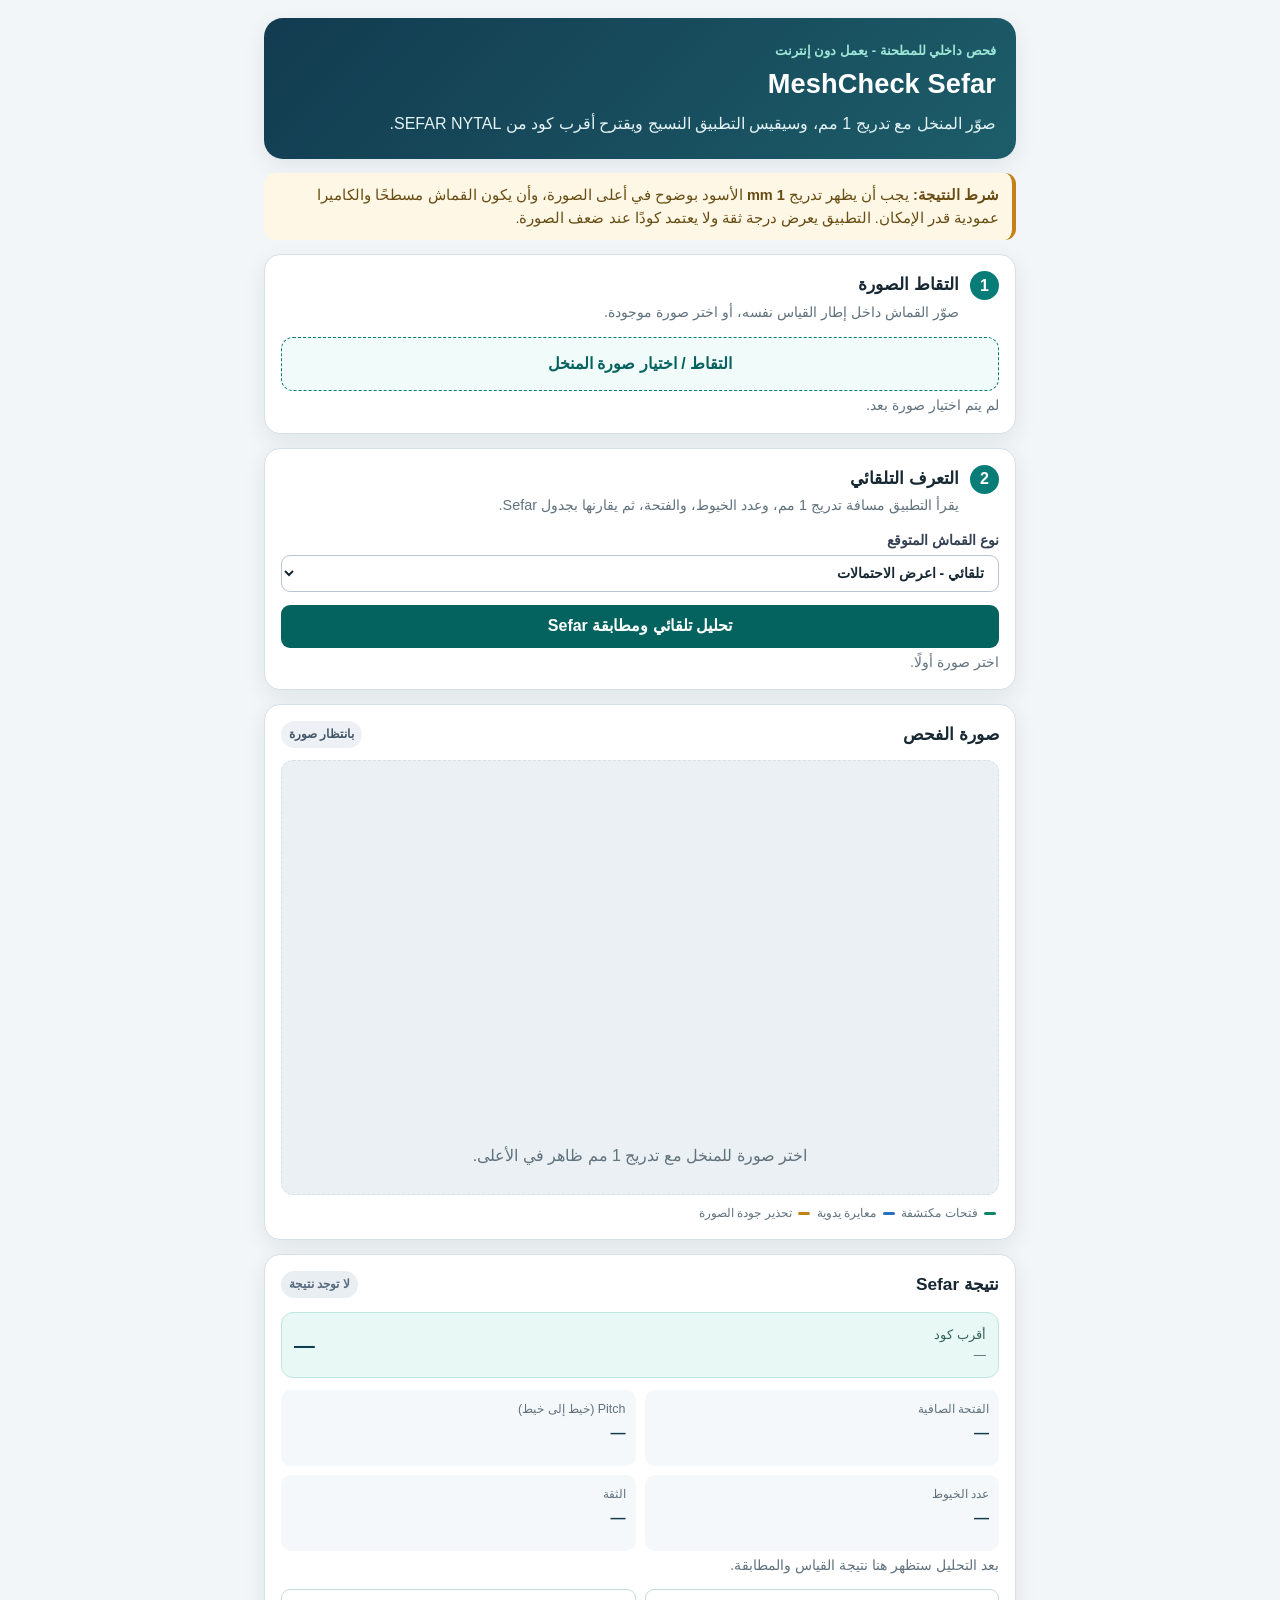
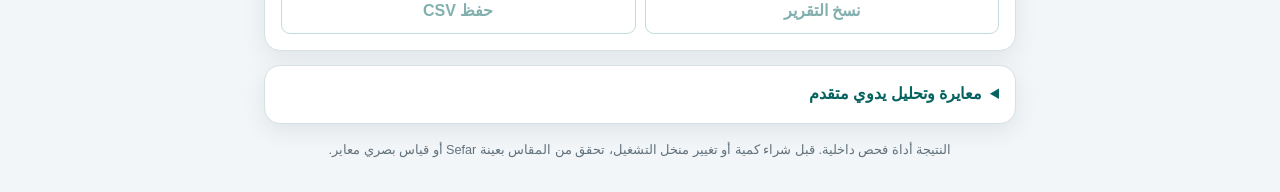
==== meshcheck-android/app/src/main/assets/index.html @ c97ff672 "Add MeshCheck Sefar Android v0.2.0 build" ====
<!doctype html>
<html lang="ar" dir="rtl">
<head>
  <meta charset="utf-8">
  <meta name="viewport" content="width=device-width, initial-scale=1, viewport-fit=cover">
  <meta name="theme-color" content="#123b50">
  <title>MeshCheck Sefar</title>
  <link rel="stylesheet" href="styles.css">
</head>
<body>
  <main class="shell">
    <header class="hero">
      <p class="eyebrow">فحص داخلي للمطحنة - يعمل دون إنترنت</p>
      <h1>MeshCheck Sefar</h1>
      <p>صوّر المنخل مع تدريج 1 مم، وسيقيس التطبيق النسيج ويقترح أقرب كود من SEFAR NYTAL.</p>
    </header>

    <section class="notice" aria-label="شرط القياس">
      <strong>شرط النتيجة:</strong> يجب أن يظهر تدريج <b>1 mm</b> الأسود بوضوح في أعلى الصورة، وأن يكون القماش مسطحًا والكاميرا عمودية قدر الإمكان. التطبيق يعرض درجة ثقة ولا يعتمد كودًا عند ضعف الصورة.
    </section>

    <section class="card workflow">
      <div class="step-title"><span>1</span><div><h2>التقاط الصورة</h2><p>صوّر القماش داخل إطار القياس نفسه، أو اختر صورة موجودة.</p></div></div>
      <label class="upload" for="imagePicker">
        <input id="imagePicker" type="file" accept="image/*" capture="environment">
        <span>التقاط / اختيار صورة المنخل</span>
      </label>
      <p id="imageInfo" class="helper">لم يتم اختيار صورة بعد.</p>
    </section>

    <section class="card workflow">
      <div class="step-title"><span>2</span><div><h2>التعرف التلقائي</h2><p>يقرأ التطبيق مسافة تدريج 1 مم، وعدد الخيوط، والفتحة، ثم يقارنها بجدول Sefar.</p></div></div>
      <div class="field-grid one-row">
        <label>نوع القماش المتوقع
          <select id="materialFilter">
            <option value="Auto">تلقائي - اعرض الاحتمالات</option>
            <option value="PA">PA - بولي أميد / نايلون</option>
            <option value="PET">PET - بوليستر</option>
            <option value="Metal">Metal - ستانلس ستيل</option>
          </select>
        </label>
      </div>
      <button id="autoAnalyze" class="primary wide" type="button">تحليل تلقائي ومطابقة Sefar</button>
      <p id="autoStatus" class="helper">اختر صورة أولًا.</p>
    </section>

    <section class="card canvas-card">
      <div class="canvas-heading">
        <h2>صورة الفحص</h2>
        <span id="statusBadge" class="badge">بانتظار صورة</span>
      </div>
      <div id="canvasWrap" class="canvas-wrap empty">
        <canvas id="imageCanvas" aria-label="صورة المنخل للتحليل"></canvas>
        <p id="canvasPlaceholder">اختر صورة للمنخل مع تدريج 1 مم ظاهر في الأعلى.</p>
      </div>
      <p class="legend"><i class="green"></i> فتحات مكتشفة <i class="blue"></i> معايرة يدوية <i class="amber"></i> تحذير جودة الصورة</p>
    </section>

    <section class="card results" aria-live="polite">
      <div class="results-heading"><h2>نتيجة Sefar</h2><span id="qualityLabel" class="quality neutral">لا توجد نتيجة</span></div>
      <div class="primary-result">
        <span>أقرب كود</span>
        <strong id="codeMetric">—</strong>
        <small id="materialMetric">—</small>
      </div>
      <div class="metrics">
        <div><span>الفتحة الصافية</span><strong id="openingMetric">—</strong></div>
        <div><span>Pitch (خيط إلى خيط)</span><strong id="pitchMetric">—</strong></div>
        <div><span>عدد الخيوط</span><strong id="threadMetric">—</strong></div>
        <div><span>الثقة</span><strong id="confidenceMetric">—</strong></div>
      </div>
      <p id="resultSummary" class="summary">بعد التحليل ستظهر هنا نتيجة القياس والمطابقة.</p>
      <ul id="warnings" class="warnings" hidden></ul>
      <div id="candidateBox" class="candidates" hidden>
        <h3>أقرب احتمالات Sefar</h3>
        <div id="candidateList"></div>
      </div>
      <div class="button-row">
        <button id="copyReport" class="secondary" type="button" disabled>نسخ التقرير</button>
        <button id="exportCsv" class="secondary" type="button" disabled>حفظ CSV</button>
      </div>
    </section>

    <details class="card advanced">
      <summary>معايرة وتحليل يدوي متقدم</summary>
      <p class="helper">استخدمه إذا كانت المسطرة غير ظاهرة أو إذا أعطى التحليل التلقائي ثقة منخفضة.</p>
      <div class="field-grid">
        <label>طول المرجع (µm)
          <input id="referenceMicrons" inputmode="decimal" type="number" min="0.01" step="0.01" value="1000">
        </label>
        <label>µm لكل بكسل
          <input id="micronsPerPixel" inputmode="decimal" type="number" min="0.0001" step="0.0001" placeholder="يُحسب تلقائيًا">
        </label>
      </div>
      <div class="button-row">
        <button id="startCalibration" class="secondary" type="button">اختيار نقطتي المعايرة</button>
        <button id="applyCalibration" type="button">اعتماد المعايرة</button>
      </div>
      <div class="field-grid">
        <label>أقل مساحة للفتحة (بكسل²)
          <input id="minArea" inputmode="numeric" type="number" min="1" step="1" value="25">
        </label>
        <label>الفتحات
          <select id="openingsBright"><option value="dark">داكنة على خلفية مضيئة</option><option value="bright">مضيئة من الخلف</option></select>
        </label>
      </div>
      <button id="manualAnalyze" class="secondary wide" type="button">قياس الفتحات يدويًا</button>
      <p id="calibrationStatus" class="helper">اختر صورتك ثم عايرها بنقطتين على طول معروف.</p>
    </details>

    <footer>النتيجة أداة فحص داخلية. قبل شراء كمية أو تغيير منخل التشغيل، تحقق من المقاس بعينة Sefar أو قياس بصري معاير.</footer>
  </main>
  <script src="sefar-catalog.js"></script>
  <script src="mesh-analyzer.js"></script>
  <script src="app.js"></script>
</body>
</html>
---- meshcheck-android/app/src/main/assets/styles.css ----
:root {
  --navy: #123b50;
  --navy-2: #1d5d6a;
  --teal: #087d78;
  --teal-dark: #05635f;
  --mint: #e8f8f4;
  --paper: #f3f6f8;
  --ink: #172833;
  --muted: #61727d;
  --line: #d6e0e5;
  --red: #c84646;
  --amber: #c48118;
  --blue: #276fc0;
  --green: #11846e;
  --shadow: 0 7px 22px rgba(18, 59, 80, .09);
}

* { box-sizing: border-box; }
body { margin: 0; color: var(--ink); background: var(--paper); font-family: Arial, Tahoma, sans-serif; line-height: 1.55; }
button, input, select { font: inherit; }
.shell { width: min(100%, 780px); margin: 0 auto; padding: 18px 14px 32px; }
.hero { color: white; background: linear-gradient(135deg, var(--navy), var(--navy-2)); border-radius: 19px; padding: 23px 20px; box-shadow: var(--shadow); }
.hero h1 { margin: 2px 0 6px; font-size: 1.7rem; letter-spacing: .1px; direction: ltr; text-align: right; }
.hero p { margin: 0; color: #e4f3f5; }
.eyebrow { color: #9ee6d6 !important; font-size: .82rem; font-weight: 700; }
.notice { margin: 14px 0; border-right: 4px solid var(--amber); border-radius: 11px; padding: 11px 13px; color: #674d13; background: #fff7e6; font-size: .91rem; }
.card { margin-top: 14px; border: 1px solid var(--line); border-radius: 16px; padding: 16px; background: #fff; box-shadow: var(--shadow); }
.step-title { display: flex; gap: 11px; align-items: flex-start; }
.step-title > span { display: grid; flex: 0 0 auto; place-items: center; width: 29px; height: 29px; border-radius: 50%; color: white; background: var(--teal); font-weight: 800; }
h2 { margin: 0; font-size: 1.08rem; }
h3 { margin: 0; font-size: .95rem; }
.step-title p, .helper, .summary { margin: 3px 0 0; color: var(--muted); font-size: .9rem; }
.upload { display: block; margin-top: 13px; border: 1.5px dashed var(--teal); border-radius: 12px; padding: 14px; color: var(--teal-dark); background: #f1fbfa; text-align: center; font-weight: 700; cursor: pointer; }
.upload input { position: absolute; width: 1px; height: 1px; opacity: 0; }
.field-grid { display: grid; grid-template-columns: repeat(2, minmax(0, 1fr)); gap: 11px; margin-top: 13px; }
.field-grid.one-row { grid-template-columns: 1fr; }
.field-grid label { color: #344054; font-size: .86rem; font-weight: 700; }
.field-grid input, .field-grid select { display: block; width: 100%; margin-top: 4px; border: 1px solid #b9c5d2; border-radius: 9px; padding: 9px 10px; color: var(--ink); background: white; direction: rtl; }
.field-grid input[type="number"] { direction: ltr; text-align: right; }
.button-row { display: flex; gap: 9px; margin-top: 13px; }
button { min-height: 42px; border: 0; border-radius: 9px; padding: 9px 12px; color: white; background: var(--teal); font-weight: 750; cursor: pointer; }
button:active { transform: translateY(1px); }
button:disabled { cursor: not-allowed; opacity: .5; }
button.secondary { border: 1px solid #8ab9bd; color: var(--teal-dark); background: white; }
.button-row button { flex: 1; }
.wide { display: block; width: 100%; margin-top: 13px; background: var(--teal-dark); }
.secondary.wide { background: white; }
.canvas-heading, .results-heading { display: flex; align-items: center; justify-content: space-between; gap: 10px; }
.canvas-wrap { position: relative; display: grid; min-height: 160px; margin-top: 12px; overflow: hidden; place-items: center; border: 1px solid var(--line); border-radius: 12px; background: #eaf0f3; }
.canvas-wrap.empty { border-style: dashed; }
canvas { display: block; width: 100%; height: auto; touch-action: none; }
#canvasPlaceholder { margin: 0; padding: 25px 12px; color: var(--muted); text-align: center; }
.legend { margin: 9px 0 0; color: var(--muted); font-size: .78rem; }
.legend i { display: inline-block; width: 12px; height: 3px; margin: 0 3px; border-radius: 3px; vertical-align: middle; }
.legend .green { background: var(--green); }.legend .blue { background: var(--blue); }.legend .amber { background: var(--amber); }
.badge, .quality { padding: 4px 8px; border-radius: 999px; font-size: .75rem; font-weight: 750; white-space: nowrap; }
.badge { color: #43566a; background: #edf1f5; }
.quality.neutral { color: #576a7e; background: #e9eef3; }.quality.good { color: #096b56; background: #ddf6ee; }.quality.warn { color: #9a4c00; background: #fff1dc; }
.primary-result { display: grid; grid-template-columns: 1fr auto; gap: 1px 10px; margin-top: 14px; border: 1px solid #bde6dd; border-radius: 12px; padding: 12px; background: var(--mint); }
.primary-result span { color: #35625d; font-size: .8rem; }.primary-result strong { grid-row: span 2; align-self: center; color: var(--navy); font-size: 1.3rem; direction: ltr; }.primary-result small { color: #526b6c; font-size: .76rem; }
.metrics { display: grid; grid-template-columns: repeat(2, minmax(0, 1fr)); gap: 9px; margin-top: 12px; }
.metrics > div { min-height: 76px; padding: 10px; border-radius: 10px; background: #f4f8fa; }
.metrics span { display: block; color: var(--muted); font-size: .78rem; }.metrics strong { display: block; margin-top: 2px; color: var(--navy); font-size: .94rem; direction: ltr; text-align: right; }
.warnings { margin: 12px 0 0; padding: 9px 27px 9px 10px; border-radius: 10px; color: #805500; background: #fff8e9; font-size: .86rem; }.warnings li + li { margin-top: 5px; }
.candidates { margin-top: 12px; padding-top: 12px; border-top: 1px solid var(--line); }.candidates h3 { margin-bottom: 8px; }
#candidateList { display: grid; gap: 7px; }.candidate { display: grid; grid-template-columns: auto 1fr; gap: 0 10px; padding: 9px 10px; border: 1px solid #d9e4e5; border-radius: 10px; background: #fbfcfd; }.candidate.selected { border-color: #59aa9c; background: #f0faf7; }.candidate strong { direction: ltr; color: var(--navy); }.candidate span { color: #405c62; font-size: .82rem; }.candidate small { grid-column: 1 / -1; color: var(--muted); font-size: .75rem; direction: ltr; text-align: right; }
.advanced { color: var(--ink); }.advanced summary { color: var(--teal-dark); font-weight: 800; cursor: pointer; }.advanced[open] summary { margin-bottom: 10px; }
footer { margin: 17px 6px 0; color: var(--muted); font-size: .79rem; text-align: center; }

@media (max-width: 390px) { .field-grid, .metrics { grid-template-columns: 1fr; } .hero h1 { font-size: 1.45rem; } .button-row { flex-direction: column; } }
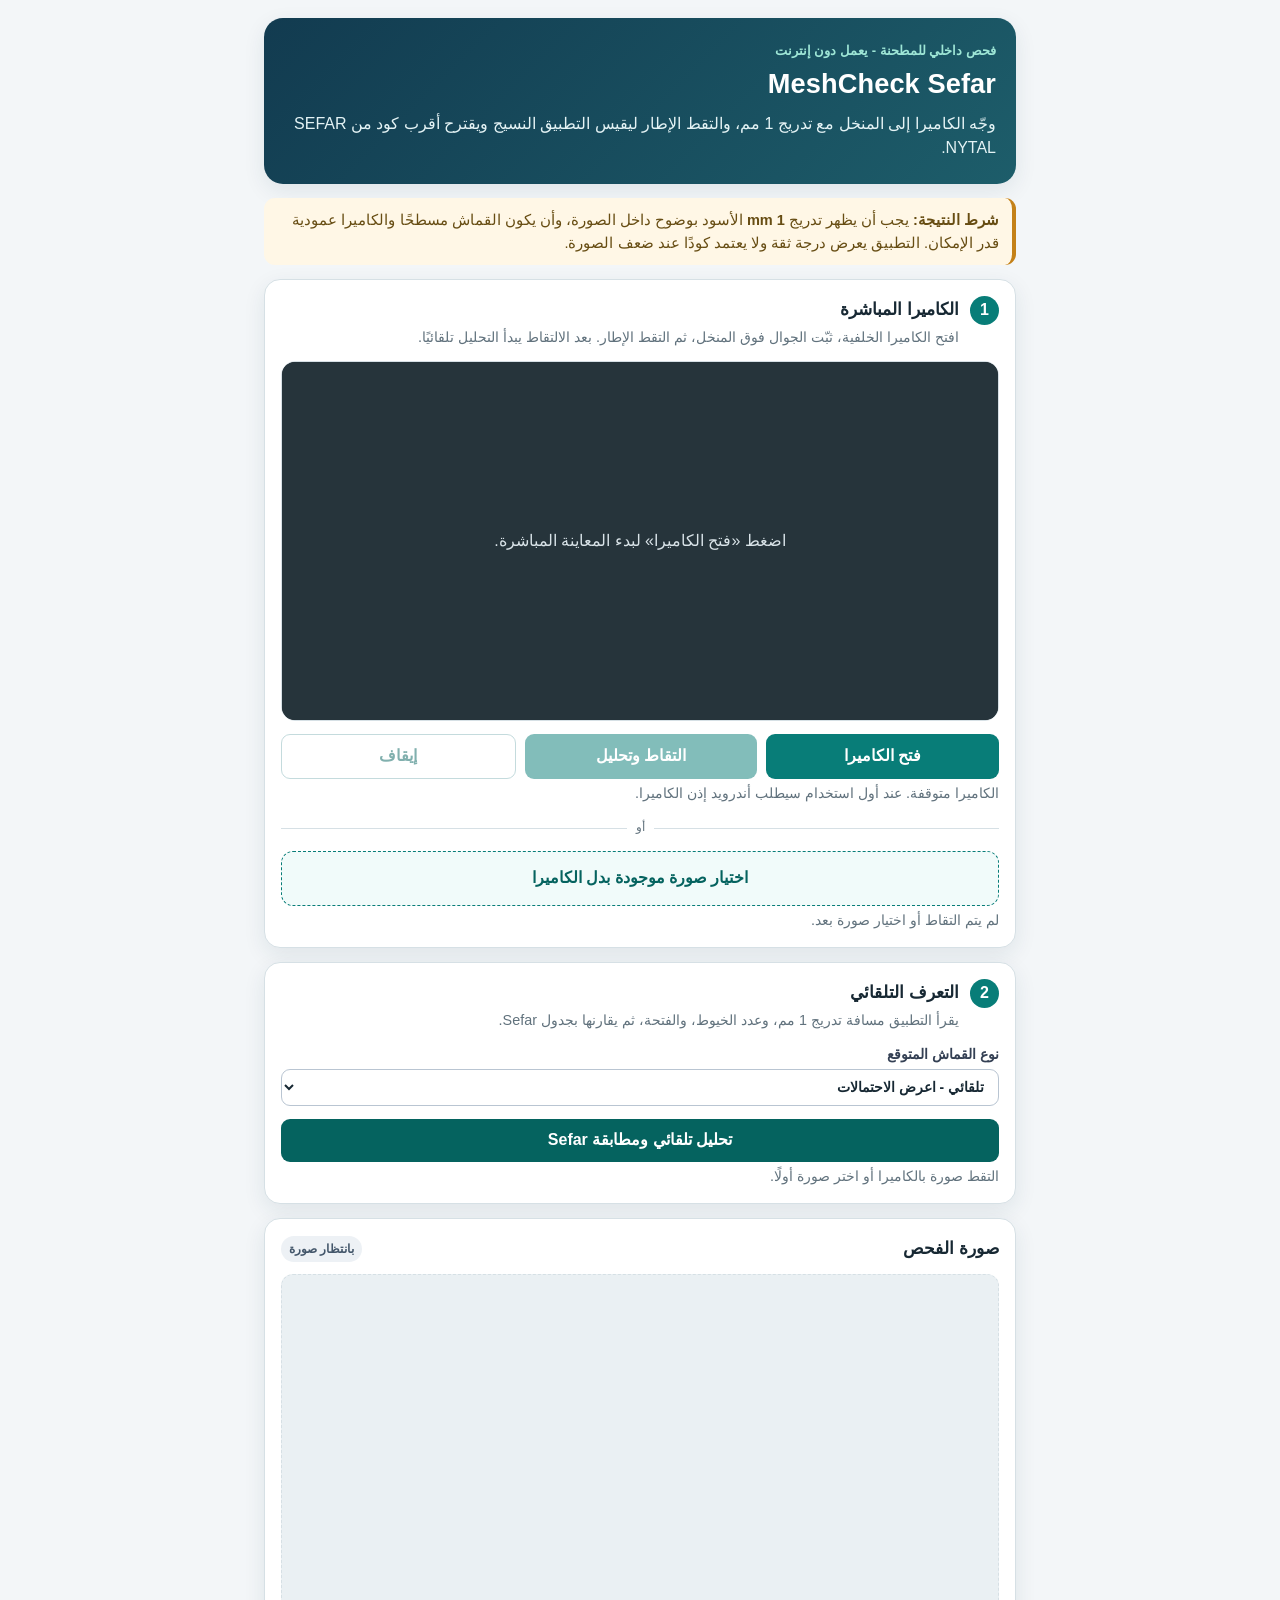
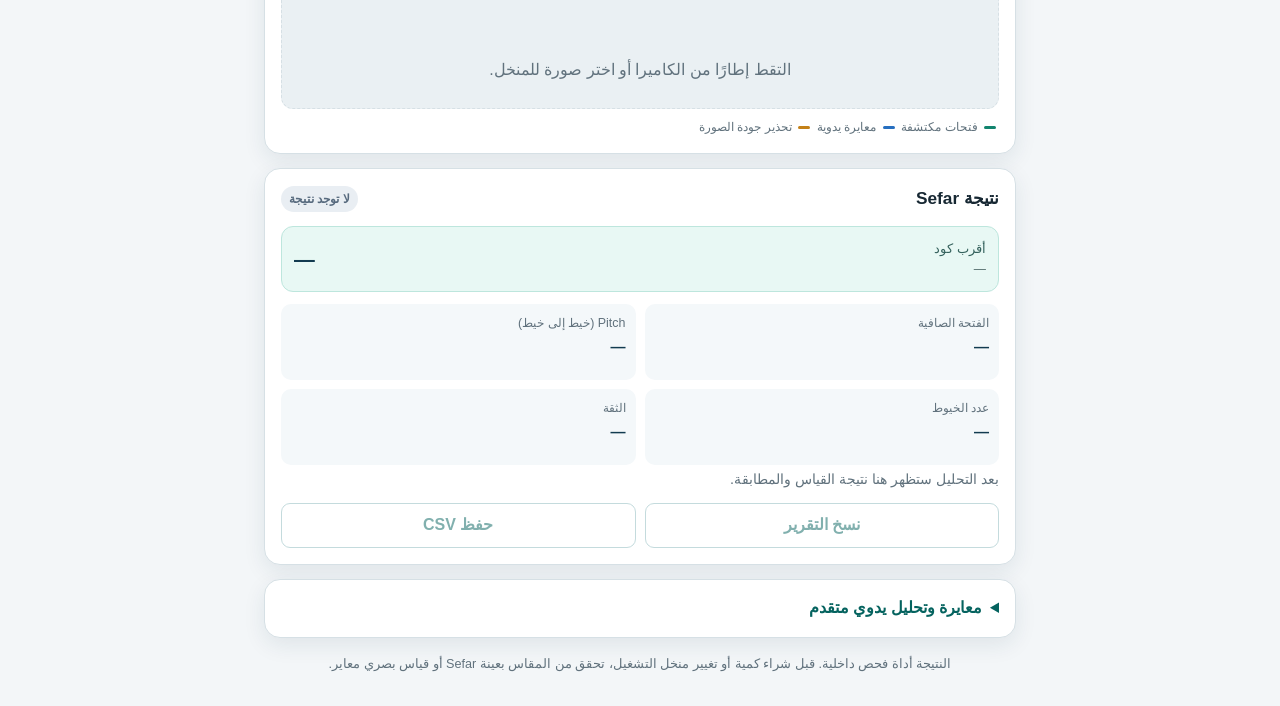
==== commit da41f6b0: "Add live camera capture to MeshCheck v0.3.0" ====
--- a/meshcheck-android/app/src/main/assets/index.html
+++ b/meshcheck-android/app/src/main/assets/index.html
@@ -12,20 +12,31 @@
     <header class="hero">
       <p class="eyebrow">فحص داخلي للمطحنة - يعمل دون إنترنت</p>
       <h1>MeshCheck Sefar</h1>
-      <p>صوّر المنخل مع تدريج 1 مم، وسيقيس التطبيق النسيج ويقترح أقرب كود من SEFAR NYTAL.</p>
+      <p>وجّه الكاميرا إلى المنخل مع تدريج 1 مم، والتقط الإطار ليقيس التطبيق النسيج ويقترح أقرب كود من SEFAR NYTAL.</p>
     </header>
 
     <section class="notice" aria-label="شرط القياس">
-      <strong>شرط النتيجة:</strong> يجب أن يظهر تدريج <b>1 mm</b> الأسود بوضوح في أعلى الصورة، وأن يكون القماش مسطحًا والكاميرا عمودية قدر الإمكان. التطبيق يعرض درجة ثقة ولا يعتمد كودًا عند ضعف الصورة.
+      <strong>شرط النتيجة:</strong> يجب أن يظهر تدريج <b>1 mm</b> الأسود بوضوح داخل الصورة، وأن يكون القماش مسطحًا والكاميرا عمودية قدر الإمكان. التطبيق يعرض درجة ثقة ولا يعتمد كودًا عند ضعف الصورة.
     </section>
 
-    <section class="card workflow">
-      <div class="step-title"><span>1</span><div><h2>التقاط الصورة</h2><p>صوّر القماش داخل إطار القياس نفسه، أو اختر صورة موجودة.</p></div></div>
+    <section class="card workflow camera-card">
+      <div class="step-title"><span>1</span><div><h2>الكاميرا المباشرة</h2><p>افتح الكاميرا الخلفية، ثبّت الجوال فوق المنخل، ثم التقط الإطار. بعد الالتقاط يبدأ التحليل تلقائيًا.</p></div></div>
+      <div class="camera-frame">
+        <video id="cameraPreview" autoplay playsinline muted></video>
+        <div id="cameraPlaceholder" class="camera-placeholder">اضغط «فتح الكاميرا» لبدء المعاينة المباشرة.</div>
+      </div>
+      <div class="button-row camera-controls">
+        <button id="startCamera" type="button">فتح الكاميرا</button>
+        <button id="captureCamera" class="primary" type="button" disabled>التقاط وتحليل</button>
+        <button id="stopCamera" class="secondary" type="button" disabled>إيقاف</button>
+      </div>
+      <p id="cameraStatus" class="helper">الكاميرا متوقفة. عند أول استخدام سيطلب أندرويد إذن الكاميرا.</p>
+      <div class="camera-divider"><span>أو</span></div>
       <label class="upload" for="imagePicker">
-        <input id="imagePicker" type="file" accept="image/*" capture="environment">
-        <span>التقاط / اختيار صورة المنخل</span>
+        <input id="imagePicker" type="file" accept="image/*">
+        <span>اختيار صورة موجودة بدل الكاميرا</span>
       </label>
-      <p id="imageInfo" class="helper">لم يتم اختيار صورة بعد.</p>
+      <p id="imageInfo" class="helper">لم يتم التقاط أو اختيار صورة بعد.</p>
     </section>
 
     <section class="card workflow">
@@ -41,7 +52,7 @@
         </label>
       </div>
       <button id="autoAnalyze" class="primary wide" type="button">تحليل تلقائي ومطابقة Sefar</button>
-      <p id="autoStatus" class="helper">اختر صورة أولًا.</p>
+      <p id="autoStatus" class="helper">التقط صورة بالكاميرا أو اختر صورة أولًا.</p>
     </section>
 
     <section class="card canvas-card">
@@ -51,7 +62,7 @@
       </div>
       <div id="canvasWrap" class="canvas-wrap empty">
         <canvas id="imageCanvas" aria-label="صورة المنخل للتحليل"></canvas>
-        <p id="canvasPlaceholder">اختر صورة للمنخل مع تدريج 1 مم ظاهر في الأعلى.</p>
+        <p id="canvasPlaceholder">التقط إطارًا من الكاميرا أو اختر صورة للمنخل.</p>
       </div>
       <p class="legend"><i class="green"></i> فتحات مكتشفة <i class="blue"></i> معايرة يدوية <i class="amber"></i> تحذير جودة الصورة</p>
     </section>
@@ -105,7 +116,7 @@
         </label>
       </div>
       <button id="manualAnalyze" class="secondary wide" type="button">قياس الفتحات يدويًا</button>
-      <p id="calibrationStatus" class="helper">اختر صورتك ثم عايرها بنقطتين على طول معروف.</p>
+      <p id="calibrationStatus" class="helper">التقط أو اختر صورة ثم عايرها بنقطتين على طول معروف.</p>
     </details>
 
     <footer>النتيجة أداة فحص داخلية. قبل شراء كمية أو تغيير منخل التشغيل، تحقق من المقاس بعينة Sefar أو قياس بصري معاير.</footer>
@@ -113,5 +124,6 @@
   <script src="sefar-catalog.js"></script>
   <script src="mesh-analyzer.js"></script>
   <script src="app.js"></script>
+  <script src="camera-live.js"></script>
 </body>
 </html>
--- a/meshcheck-android/app/src/main/assets/styles.css
+++ b/meshcheck-android/app/src/main/assets/styles.css
@@ -45,6 +45,12 @@
 .button-row button { flex: 1; }
 .wide { display: block; width: 100%; margin-top: 13px; background: var(--teal-dark); }
 .secondary.wide { background: white; }
+.camera-frame { position: relative; display: grid; min-height: 240px; margin-top: 13px; overflow: hidden; place-items: center; border: 1px solid var(--line); border-radius: 14px; background: #111b20; }
+#cameraPreview { display: block; width: 100%; min-height: 240px; max-height: 520px; object-fit: contain; background: #111b20; }
+.camera-placeholder { position: absolute; inset: 0; display: grid; place-items: center; padding: 24px; color: #d9e3e8; text-align: center; background: #26343b; }
+.camera-controls { flex-wrap: wrap; }
+.camera-divider { display: flex; align-items: center; gap: 9px; margin: 14px 0 0; color: var(--muted); font-size: .78rem; }
+.camera-divider::before, .camera-divider::after { content: ""; height: 1px; flex: 1; background: var(--line); }
 .canvas-heading, .results-heading { display: flex; align-items: center; justify-content: space-between; gap: 10px; }
 .canvas-wrap { position: relative; display: grid; min-height: 160px; margin-top: 12px; overflow: hidden; place-items: center; border: 1px solid var(--line); border-radius: 12px; background: #eaf0f3; }
 .canvas-wrap.empty { border-style: dashed; }
@@ -67,4 +73,4 @@
 .advanced { color: var(--ink); }.advanced summary { color: var(--teal-dark); font-weight: 800; cursor: pointer; }.advanced[open] summary { margin-bottom: 10px; }
 footer { margin: 17px 6px 0; color: var(--muted); font-size: .79rem; text-align: center; }
 
-@media (max-width: 390px) { .field-grid, .metrics { grid-template-columns: 1fr; } .hero h1 { font-size: 1.45rem; } .button-row { flex-direction: column; } }
+@media (max-width: 390px) { .field-grid, .metrics { grid-template-columns: 1fr; } .hero h1 { font-size: 1.45rem; } .button-row { flex-direction: column; } .camera-frame, #cameraPreview { min-height: 210px; } }
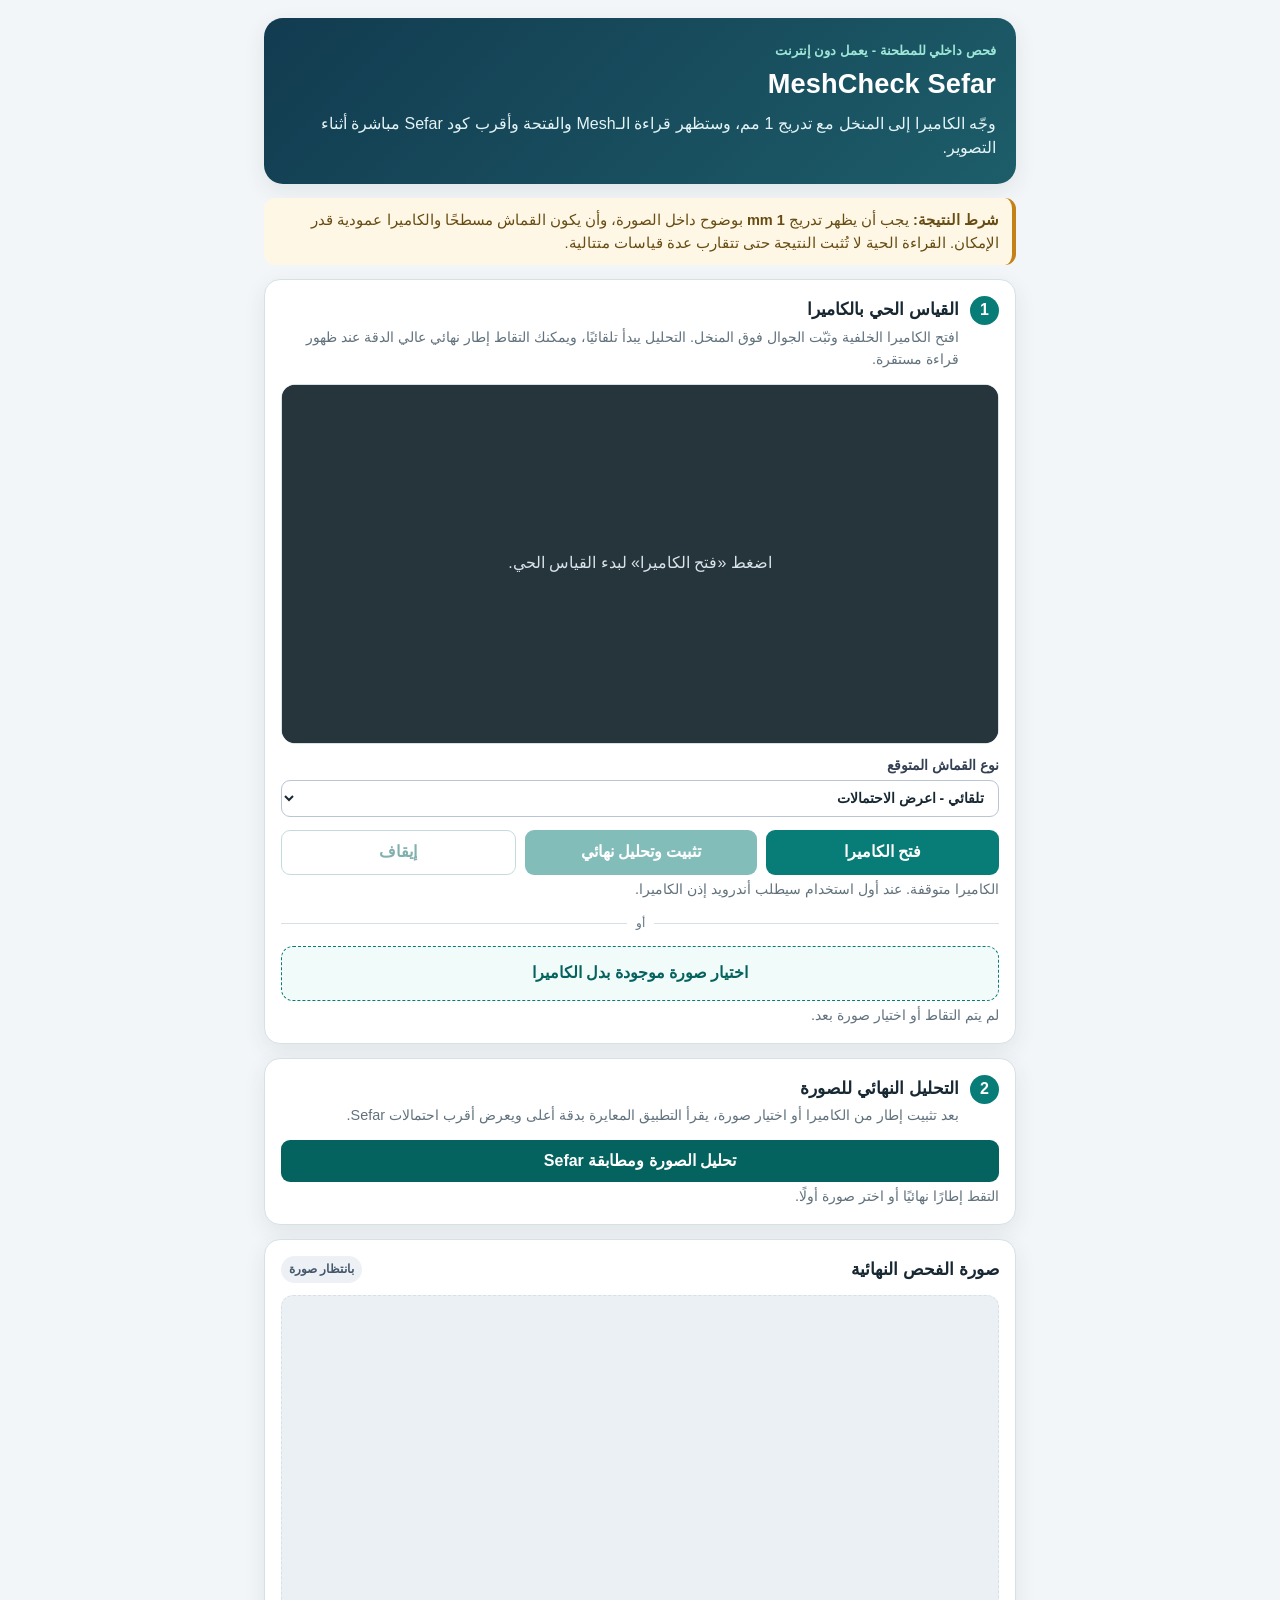
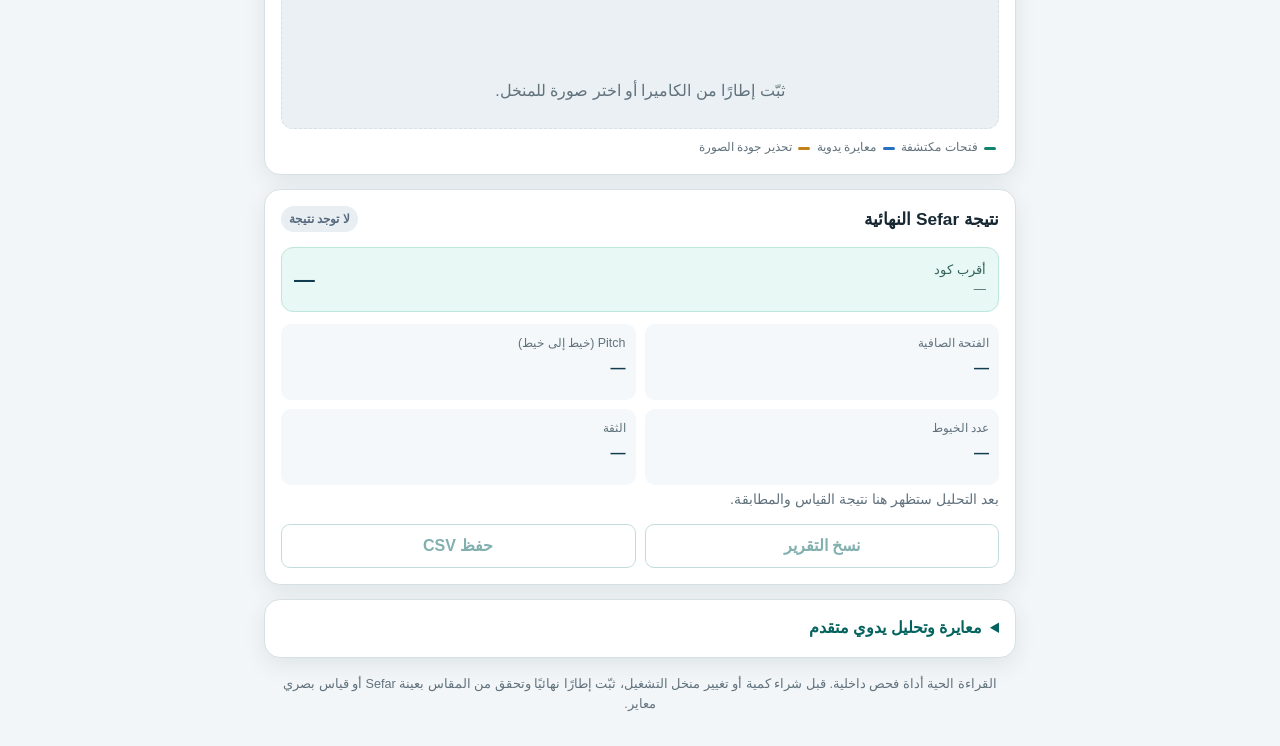
==== commit 9c101631: "Add stabilized live mesh measurement v0.4.0" ====
--- a/meshcheck-android/app/src/main/assets/index.html
+++ b/meshcheck-android/app/src/main/assets/index.html
@@ -12,22 +12,43 @@
     <header class="hero">
       <p class="eyebrow">فحص داخلي للمطحنة - يعمل دون إنترنت</p>
       <h1>MeshCheck Sefar</h1>
-      <p>وجّه الكاميرا إلى المنخل مع تدريج 1 مم، والتقط الإطار ليقيس التطبيق النسيج ويقترح أقرب كود من SEFAR NYTAL.</p>
+      <p>وجّه الكاميرا إلى المنخل مع تدريج 1 مم، وستظهر قراءة الـMesh والفتحة وأقرب كود Sefar مباشرة أثناء التصوير.</p>
     </header>
 
     <section class="notice" aria-label="شرط القياس">
-      <strong>شرط النتيجة:</strong> يجب أن يظهر تدريج <b>1 mm</b> الأسود بوضوح داخل الصورة، وأن يكون القماش مسطحًا والكاميرا عمودية قدر الإمكان. التطبيق يعرض درجة ثقة ولا يعتمد كودًا عند ضعف الصورة.
+      <strong>شرط النتيجة:</strong> يجب أن يظهر تدريج <b>1 mm</b> بوضوح داخل الصورة، وأن يكون القماش مسطحًا والكاميرا عمودية قدر الإمكان. القراءة الحية لا تُثبت النتيجة حتى تتقارب عدة قياسات متتالية.
     </section>
 
     <section class="card workflow camera-card">
-      <div class="step-title"><span>1</span><div><h2>الكاميرا المباشرة</h2><p>افتح الكاميرا الخلفية، ثبّت الجوال فوق المنخل، ثم التقط الإطار. بعد الالتقاط يبدأ التحليل تلقائيًا.</p></div></div>
+      <div class="step-title"><span>1</span><div><h2>القياس الحي بالكاميرا</h2><p>افتح الكاميرا الخلفية وثبّت الجوال فوق المنخل. التحليل يبدأ تلقائيًا، ويمكنك التقاط إطار نهائي عالي الدقة عند ظهور قراءة مستقرة.</p></div></div>
       <div class="camera-frame">
         <video id="cameraPreview" autoplay playsinline muted></video>
-        <div id="cameraPlaceholder" class="camera-placeholder">اضغط «فتح الكاميرا» لبدء المعاينة المباشرة.</div>
+        <div id="cameraPlaceholder" class="camera-placeholder">اضغط «فتح الكاميرا» لبدء القياس الحي.</div>
+        <div class="ruler-guide" aria-hidden="true"><span>اجعل تدريج 1 mm ظاهرًا هنا</span></div>
+        <div id="liveOverlay" class="live-overlay waiting">
+          <div class="live-state"><span id="liveStateDot"></span><strong id="liveState">بانتظار الكاميرا</strong></div>
+          <div class="live-main"><strong id="liveCode">—</strong><span id="liveConfidence">—</span></div>
+          <div class="live-metrics">
+            <div><span>Opening</span><strong id="liveOpening">—</strong></div>
+            <div><span>Mesh/in</span><strong id="liveMesh">—</strong></div>
+            <div><span>Pitch</span><strong id="livePitch">—</strong></div>
+          </div>
+          <small id="liveHint">افتح الكاميرا ووجّهها إلى القماش.</small>
+        </div>
+      </div>
+      <div class="field-grid one-row live-material">
+        <label>نوع القماش المتوقع
+          <select id="materialFilter">
+            <option value="Auto">تلقائي - اعرض الاحتمالات</option>
+            <option value="PA">PA - بولي أميد / نايلون</option>
+            <option value="PET">PET - بوليستر</option>
+            <option value="Metal">Metal - ستانلس ستيل</option>
+          </select>
+        </label>
       </div>
       <div class="button-row camera-controls">
         <button id="startCamera" type="button">فتح الكاميرا</button>
-        <button id="captureCamera" class="primary" type="button" disabled>التقاط وتحليل</button>
+        <button id="captureCamera" class="primary" type="button" disabled>تثبيت وتحليل نهائي</button>
         <button id="stopCamera" class="secondary" type="button" disabled>إيقاف</button>
       </div>
       <p id="cameraStatus" class="helper">الكاميرا متوقفة. عند أول استخدام سيطلب أندرويد إذن الكاميرا.</p>
@@ -40,35 +61,25 @@
     </section>
 
     <section class="card workflow">
-      <div class="step-title"><span>2</span><div><h2>التعرف التلقائي</h2><p>يقرأ التطبيق مسافة تدريج 1 مم، وعدد الخيوط، والفتحة، ثم يقارنها بجدول Sefar.</p></div></div>
-      <div class="field-grid one-row">
-        <label>نوع القماش المتوقع
-          <select id="materialFilter">
-            <option value="Auto">تلقائي - اعرض الاحتمالات</option>
-            <option value="PA">PA - بولي أميد / نايلون</option>
-            <option value="PET">PET - بوليستر</option>
-            <option value="Metal">Metal - ستانلس ستيل</option>
-          </select>
-        </label>
-      </div>
-      <button id="autoAnalyze" class="primary wide" type="button">تحليل تلقائي ومطابقة Sefar</button>
-      <p id="autoStatus" class="helper">التقط صورة بالكاميرا أو اختر صورة أولًا.</p>
+      <div class="step-title"><span>2</span><div><h2>التحليل النهائي للصورة</h2><p>بعد تثبيت إطار من الكاميرا أو اختيار صورة، يقرأ التطبيق المعايرة بدقة أعلى ويعرض أقرب احتمالات Sefar.</p></div></div>
+      <button id="autoAnalyze" class="primary wide" type="button">تحليل الصورة ومطابقة Sefar</button>
+      <p id="autoStatus" class="helper">التقط إطارًا نهائيًا أو اختر صورة أولًا.</p>
     </section>
 
     <section class="card canvas-card">
       <div class="canvas-heading">
-        <h2>صورة الفحص</h2>
+        <h2>صورة الفحص النهائية</h2>
         <span id="statusBadge" class="badge">بانتظار صورة</span>
       </div>
       <div id="canvasWrap" class="canvas-wrap empty">
         <canvas id="imageCanvas" aria-label="صورة المنخل للتحليل"></canvas>
-        <p id="canvasPlaceholder">التقط إطارًا من الكاميرا أو اختر صورة للمنخل.</p>
+        <p id="canvasPlaceholder">ثبّت إطارًا من الكاميرا أو اختر صورة للمنخل.</p>
       </div>
       <p class="legend"><i class="green"></i> فتحات مكتشفة <i class="blue"></i> معايرة يدوية <i class="amber"></i> تحذير جودة الصورة</p>
     </section>
 
     <section class="card results" aria-live="polite">
-      <div class="results-heading"><h2>نتيجة Sefar</h2><span id="qualityLabel" class="quality neutral">لا توجد نتيجة</span></div>
+      <div class="results-heading"><h2>نتيجة Sefar النهائية</h2><span id="qualityLabel" class="quality neutral">لا توجد نتيجة</span></div>
       <div class="primary-result">
         <span>أقرب كود</span>
         <strong id="codeMetric">—</strong>
@@ -116,13 +127,14 @@
         </label>
       </div>
       <button id="manualAnalyze" class="secondary wide" type="button">قياس الفتحات يدويًا</button>
-      <p id="calibrationStatus" class="helper">التقط أو اختر صورة ثم عايرها بنقطتين على طول معروف.</p>
+      <p id="calibrationStatus" class="helper">ثبّت أو اختر صورة ثم عايرها بنقطتين على طول معروف.</p>
     </details>
 
-    <footer>النتيجة أداة فحص داخلية. قبل شراء كمية أو تغيير منخل التشغيل، تحقق من المقاس بعينة Sefar أو قياس بصري معاير.</footer>
+    <footer>القراءة الحية أداة فحص داخلية. قبل شراء كمية أو تغيير منخل التشغيل، ثبّت إطارًا نهائيًا وتحقق من المقاس بعينة Sefar أو قياس بصري معاير.</footer>
   </main>
   <script src="sefar-catalog.js"></script>
   <script src="mesh-analyzer.js"></script>
+  <script src="live-stabilizer.js"></script>
   <script src="app.js"></script>
   <script src="camera-live.js"></script>
 </body>
--- a/meshcheck-android/app/src/main/assets/styles.css
+++ b/meshcheck-android/app/src/main/assets/styles.css
@@ -45,12 +45,32 @@
 .button-row button { flex: 1; }
 .wide { display: block; width: 100%; margin-top: 13px; background: var(--teal-dark); }
 .secondary.wide { background: white; }
-.camera-frame { position: relative; display: grid; min-height: 240px; margin-top: 13px; overflow: hidden; place-items: center; border: 1px solid var(--line); border-radius: 14px; background: #111b20; }
-#cameraPreview { display: block; width: 100%; min-height: 240px; max-height: 520px; object-fit: contain; background: #111b20; }
-.camera-placeholder { position: absolute; inset: 0; display: grid; place-items: center; padding: 24px; color: #d9e3e8; text-align: center; background: #26343b; }
+.camera-frame { position: relative; display: grid; min-height: 300px; margin-top: 13px; overflow: hidden; place-items: center; border: 1px solid var(--line); border-radius: 14px; background: #111b20; }
+#cameraPreview { display: block; width: 100%; min-height: 300px; max-height: 560px; object-fit: contain; background: #111b20; }
+.camera-placeholder { position: absolute; inset: 0; z-index: 5; display: grid; place-items: center; padding: 24px; color: #d9e3e8; text-align: center; background: #26343b; }
 .camera-controls { flex-wrap: wrap; }
 .camera-divider { display: flex; align-items: center; gap: 9px; margin: 14px 0 0; color: var(--muted); font-size: .78rem; }
 .camera-divider::before, .camera-divider::after { content: ""; height: 1px; flex: 1; background: var(--line); }
+.live-material { margin-top: 11px; }
+.ruler-guide { position: absolute; z-index: 2; top: 5%; left: 8%; right: 8%; height: 19%; border: 2px dashed rgba(255,255,255,.72); border-radius: 10px; pointer-events: none; }
+.ruler-guide span { position: absolute; top: 5px; right: 8px; padding: 2px 7px; border-radius: 8px; color: white; background: rgba(0,0,0,.52); font-size: .7rem; }
+.live-overlay { position: absolute; z-index: 3; left: 9px; right: 9px; bottom: 9px; padding: 10px 11px; border: 1px solid rgba(255,255,255,.2); border-radius: 13px; color: white; background: rgba(10,24,31,.84); backdrop-filter: blur(5px); direction: rtl; transition: border-color .2s, background .2s; }
+.live-overlay.stable { border-color: rgba(93,240,191,.78); background: rgba(5,74,62,.88); }
+.live-overlay.measuring { border-color: rgba(255,204,107,.72); }
+.live-overlay.error { border-color: rgba(255,120,120,.75); background: rgba(89,26,26,.86); }
+.live-state { display: flex; align-items: center; gap: 7px; font-size: .78rem; }
+.live-state > span { width: 9px; height: 9px; border-radius: 50%; background: #aebcc4; box-shadow: 0 0 0 3px rgba(255,255,255,.08); }
+.live-overlay.stable .live-state > span { background: #62f2bd; }
+.live-overlay.measuring .live-state > span { background: #ffd274; }
+.live-overlay.error .live-state > span { background: #ff8989; }
+.live-main { display: flex; justify-content: space-between; align-items: baseline; gap: 8px; margin-top: 5px; direction: ltr; }
+.live-main strong { overflow: hidden; text-overflow: ellipsis; white-space: nowrap; font-size: 1.18rem; }
+.live-main span { flex: 0 0 auto; font-size: .9rem; font-weight: 800; }
+.live-metrics { display: grid; grid-template-columns: repeat(3,minmax(0,1fr)); gap: 6px; margin-top: 7px; direction: ltr; }
+.live-metrics > div { padding: 6px; border-radius: 8px; background: rgba(255,255,255,.09); text-align: center; }
+.live-metrics span { display: block; opacity: .76; font-size: .63rem; }
+.live-metrics strong { display: block; margin-top: 1px; font-size: .82rem; }
+.live-overlay small { display: block; margin-top: 7px; color: rgba(255,255,255,.84); font-size: .69rem; line-height: 1.35; }
 .canvas-heading, .results-heading { display: flex; align-items: center; justify-content: space-between; gap: 10px; }
 .canvas-wrap { position: relative; display: grid; min-height: 160px; margin-top: 12px; overflow: hidden; place-items: center; border: 1px solid var(--line); border-radius: 12px; background: #eaf0f3; }
 .canvas-wrap.empty { border-style: dashed; }
@@ -73,4 +93,4 @@
 .advanced { color: var(--ink); }.advanced summary { color: var(--teal-dark); font-weight: 800; cursor: pointer; }.advanced[open] summary { margin-bottom: 10px; }
 footer { margin: 17px 6px 0; color: var(--muted); font-size: .79rem; text-align: center; }
 
-@media (max-width: 390px) { .field-grid, .metrics { grid-template-columns: 1fr; } .hero h1 { font-size: 1.45rem; } .button-row { flex-direction: column; } .camera-frame, #cameraPreview { min-height: 210px; } }
+@media (max-width: 390px) { .field-grid, .metrics { grid-template-columns: 1fr; } .hero h1 { font-size: 1.45rem; } .button-row { flex-direction: column; } .camera-frame, #cameraPreview { min-height: 280px; } .live-metrics { grid-template-columns: repeat(3,minmax(0,1fr)); } }
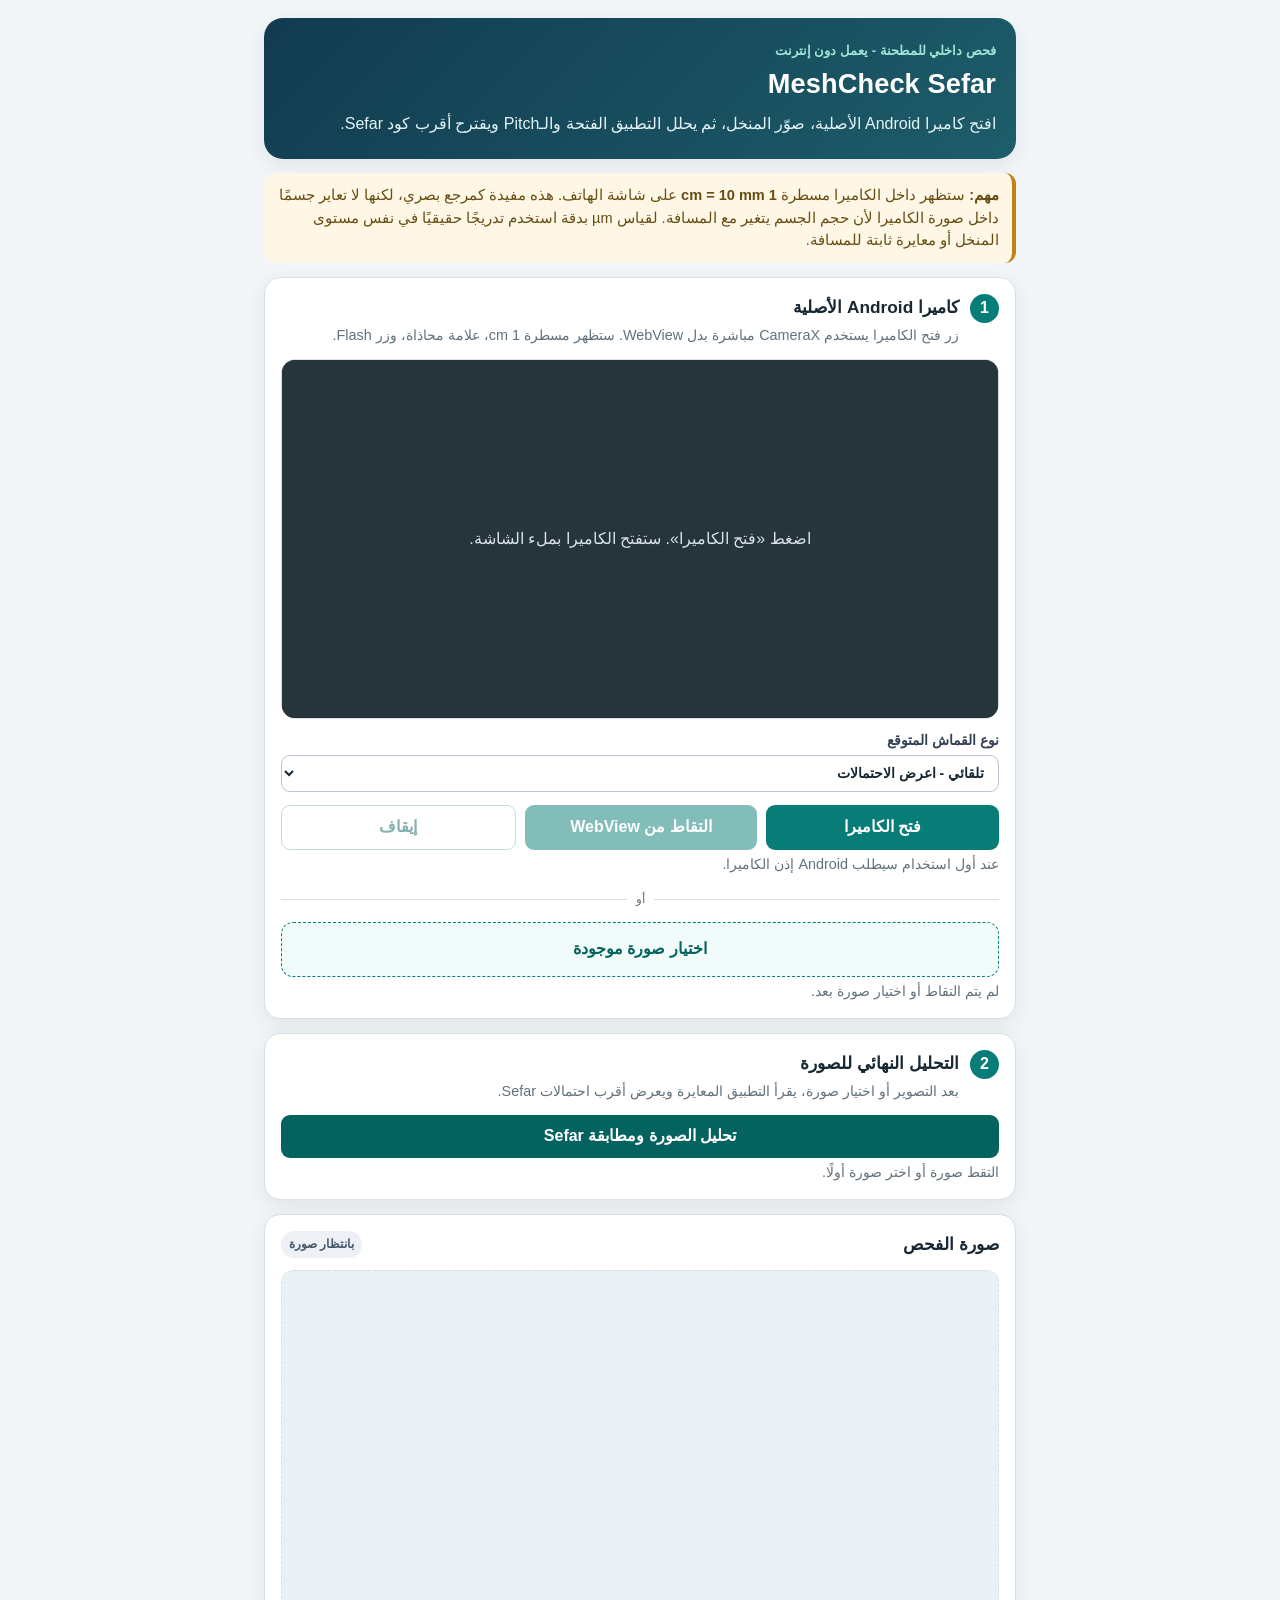
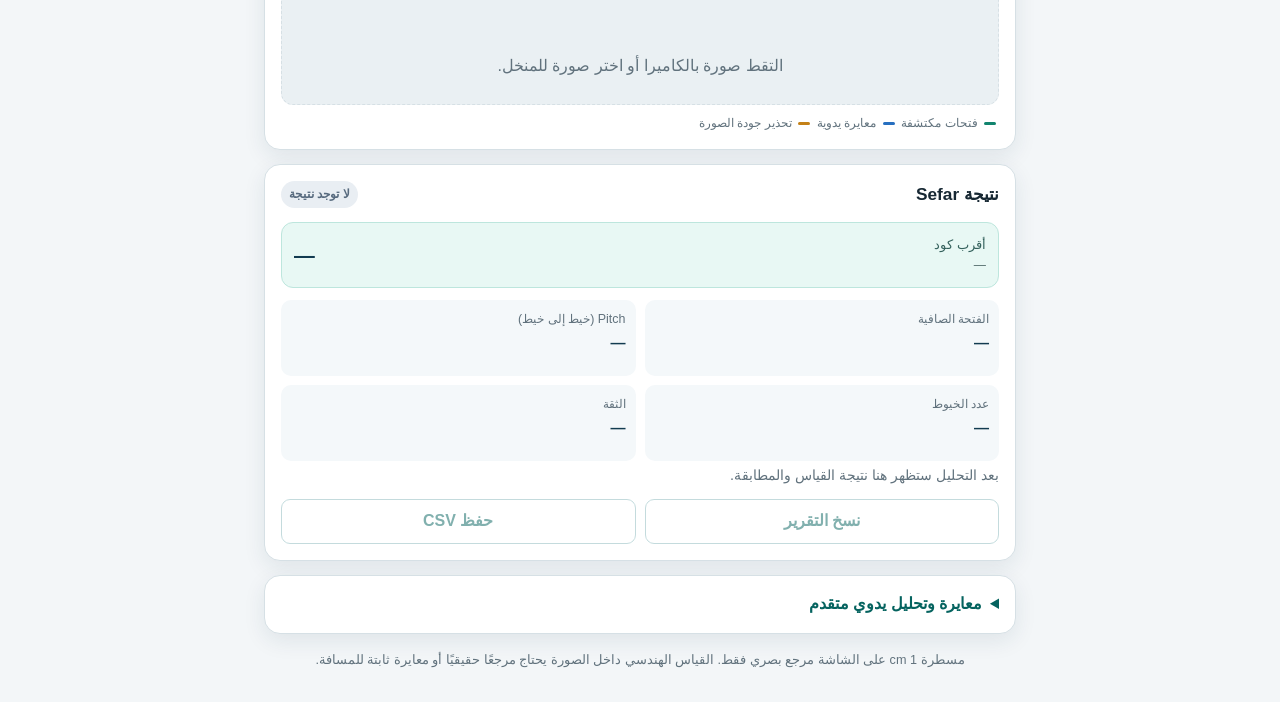
==== commit deb2e326: "Add native CameraX capture and 1 cm screen ruler v0.5.0" ====
--- a/meshcheck-android/app/src/main/assets/index.html
+++ b/meshcheck-android/app/src/main/assets/index.html
@@ -12,19 +12,18 @@
     <header class="hero">
       <p class="eyebrow">فحص داخلي للمطحنة - يعمل دون إنترنت</p>
       <h1>MeshCheck Sefar</h1>
-      <p>وجّه الكاميرا إلى المنخل مع تدريج 1 مم، وستظهر قراءة الـMesh والفتحة وأقرب كود Sefar مباشرة أثناء التصوير.</p>
+      <p>افتح كاميرا Android الأصلية، صوّر المنخل، ثم يحلل التطبيق الفتحة والـPitch ويقترح أقرب كود Sefar.</p>
     </header>
 
     <section class="notice" aria-label="شرط القياس">
-      <strong>شرط النتيجة:</strong> يجب أن يظهر تدريج <b>1 mm</b> بوضوح داخل الصورة، وأن يكون القماش مسطحًا والكاميرا عمودية قدر الإمكان. القراءة الحية لا تُثبت النتيجة حتى تتقارب عدة قياسات متتالية.
+      <strong>مهم:</strong> ستظهر داخل الكاميرا مسطرة <b>1 cm = 10 mm</b> على شاشة الهاتف. هذه مفيدة كمرجع بصري، لكنها لا تعاير جسمًا داخل صورة الكاميرا لأن حجم الجسم يتغير مع المسافة. لقياس µm بدقة استخدم تدريجًا حقيقيًا في نفس مستوى المنخل أو معايرة ثابتة للمسافة.
     </section>
 
     <section class="card workflow camera-card">
-      <div class="step-title"><span>1</span><div><h2>القياس الحي بالكاميرا</h2><p>افتح الكاميرا الخلفية وثبّت الجوال فوق المنخل. التحليل يبدأ تلقائيًا، ويمكنك التقاط إطار نهائي عالي الدقة عند ظهور قراءة مستقرة.</p></div></div>
+      <div class="step-title"><span>1</span><div><h2>كاميرا Android الأصلية</h2><p>زر فتح الكاميرا يستخدم CameraX مباشرة بدل WebView. ستظهر مسطرة 1 cm، علامة محاذاة، وزر Flash.</p></div></div>
       <div class="camera-frame">
         <video id="cameraPreview" autoplay playsinline muted></video>
-        <div id="cameraPlaceholder" class="camera-placeholder">اضغط «فتح الكاميرا» لبدء القياس الحي.</div>
-        <div class="ruler-guide" aria-hidden="true"><span>اجعل تدريج 1 mm ظاهرًا هنا</span></div>
+        <div id="cameraPlaceholder" class="camera-placeholder">اضغط «فتح الكاميرا». ستفتح الكاميرا بملء الشاشة.</div>
         <div id="liveOverlay" class="live-overlay waiting">
           <div class="live-state"><span id="liveStateDot"></span><strong id="liveState">بانتظار الكاميرا</strong></div>
           <div class="live-main"><strong id="liveCode">—</strong><span id="liveConfidence">—</span></div>
@@ -33,7 +32,7 @@
             <div><span>Mesh/in</span><strong id="liveMesh">—</strong></div>
             <div><span>Pitch</span><strong id="livePitch">—</strong></div>
           </div>
-          <small id="liveHint">افتح الكاميرا ووجّهها إلى القماش.</small>
+          <small id="liveHint">افتح الكاميرا ثم التقط صورة للتحليل.</small>
         </div>
       </div>
       <div class="field-grid one-row live-material">
@@ -48,38 +47,38 @@
       </div>
       <div class="button-row camera-controls">
         <button id="startCamera" type="button">فتح الكاميرا</button>
-        <button id="captureCamera" class="primary" type="button" disabled>تثبيت وتحليل نهائي</button>
+        <button id="captureCamera" class="primary" type="button" disabled>التقاط من WebView</button>
         <button id="stopCamera" class="secondary" type="button" disabled>إيقاف</button>
       </div>
-      <p id="cameraStatus" class="helper">الكاميرا متوقفة. عند أول استخدام سيطلب أندرويد إذن الكاميرا.</p>
+      <p id="cameraStatus" class="helper">عند أول استخدام سيطلب Android إذن الكاميرا.</p>
       <div class="camera-divider"><span>أو</span></div>
       <label class="upload" for="imagePicker">
         <input id="imagePicker" type="file" accept="image/*">
-        <span>اختيار صورة موجودة بدل الكاميرا</span>
+        <span>اختيار صورة موجودة</span>
       </label>
       <p id="imageInfo" class="helper">لم يتم التقاط أو اختيار صورة بعد.</p>
     </section>
 
     <section class="card workflow">
-      <div class="step-title"><span>2</span><div><h2>التحليل النهائي للصورة</h2><p>بعد تثبيت إطار من الكاميرا أو اختيار صورة، يقرأ التطبيق المعايرة بدقة أعلى ويعرض أقرب احتمالات Sefar.</p></div></div>
+      <div class="step-title"><span>2</span><div><h2>التحليل النهائي للصورة</h2><p>بعد التصوير أو اختيار صورة، يقرأ التطبيق المعايرة ويعرض أقرب احتمالات Sefar.</p></div></div>
       <button id="autoAnalyze" class="primary wide" type="button">تحليل الصورة ومطابقة Sefar</button>
-      <p id="autoStatus" class="helper">التقط إطارًا نهائيًا أو اختر صورة أولًا.</p>
+      <p id="autoStatus" class="helper">التقط صورة أو اختر صورة أولًا.</p>
     </section>
 
     <section class="card canvas-card">
       <div class="canvas-heading">
-        <h2>صورة الفحص النهائية</h2>
+        <h2>صورة الفحص</h2>
         <span id="statusBadge" class="badge">بانتظار صورة</span>
       </div>
       <div id="canvasWrap" class="canvas-wrap empty">
         <canvas id="imageCanvas" aria-label="صورة المنخل للتحليل"></canvas>
-        <p id="canvasPlaceholder">ثبّت إطارًا من الكاميرا أو اختر صورة للمنخل.</p>
+        <p id="canvasPlaceholder">التقط صورة بالكاميرا أو اختر صورة للمنخل.</p>
       </div>
       <p class="legend"><i class="green"></i> فتحات مكتشفة <i class="blue"></i> معايرة يدوية <i class="amber"></i> تحذير جودة الصورة</p>
     </section>
 
     <section class="card results" aria-live="polite">
-      <div class="results-heading"><h2>نتيجة Sefar النهائية</h2><span id="qualityLabel" class="quality neutral">لا توجد نتيجة</span></div>
+      <div class="results-heading"><h2>نتيجة Sefar</h2><span id="qualityLabel" class="quality neutral">لا توجد نتيجة</span></div>
       <div class="primary-result">
         <span>أقرب كود</span>
         <strong id="codeMetric">—</strong>
@@ -127,10 +126,10 @@
         </label>
       </div>
       <button id="manualAnalyze" class="secondary wide" type="button">قياس الفتحات يدويًا</button>
-      <p id="calibrationStatus" class="helper">ثبّت أو اختر صورة ثم عايرها بنقطتين على طول معروف.</p>
+      <p id="calibrationStatus" class="helper">التقط أو اختر صورة ثم عايرها بنقطتين على طول معروف.</p>
     </details>
 
-    <footer>القراءة الحية أداة فحص داخلية. قبل شراء كمية أو تغيير منخل التشغيل، ثبّت إطارًا نهائيًا وتحقق من المقاس بعينة Sefar أو قياس بصري معاير.</footer>
+    <footer>مسطرة 1 cm على الشاشة مرجع بصري فقط. القياس الهندسي داخل الصورة يحتاج مرجعًا حقيقيًا أو معايرة ثابتة للمسافة.</footer>
   </main>
   <script src="sefar-catalog.js"></script>
   <script src="mesh-analyzer.js"></script>
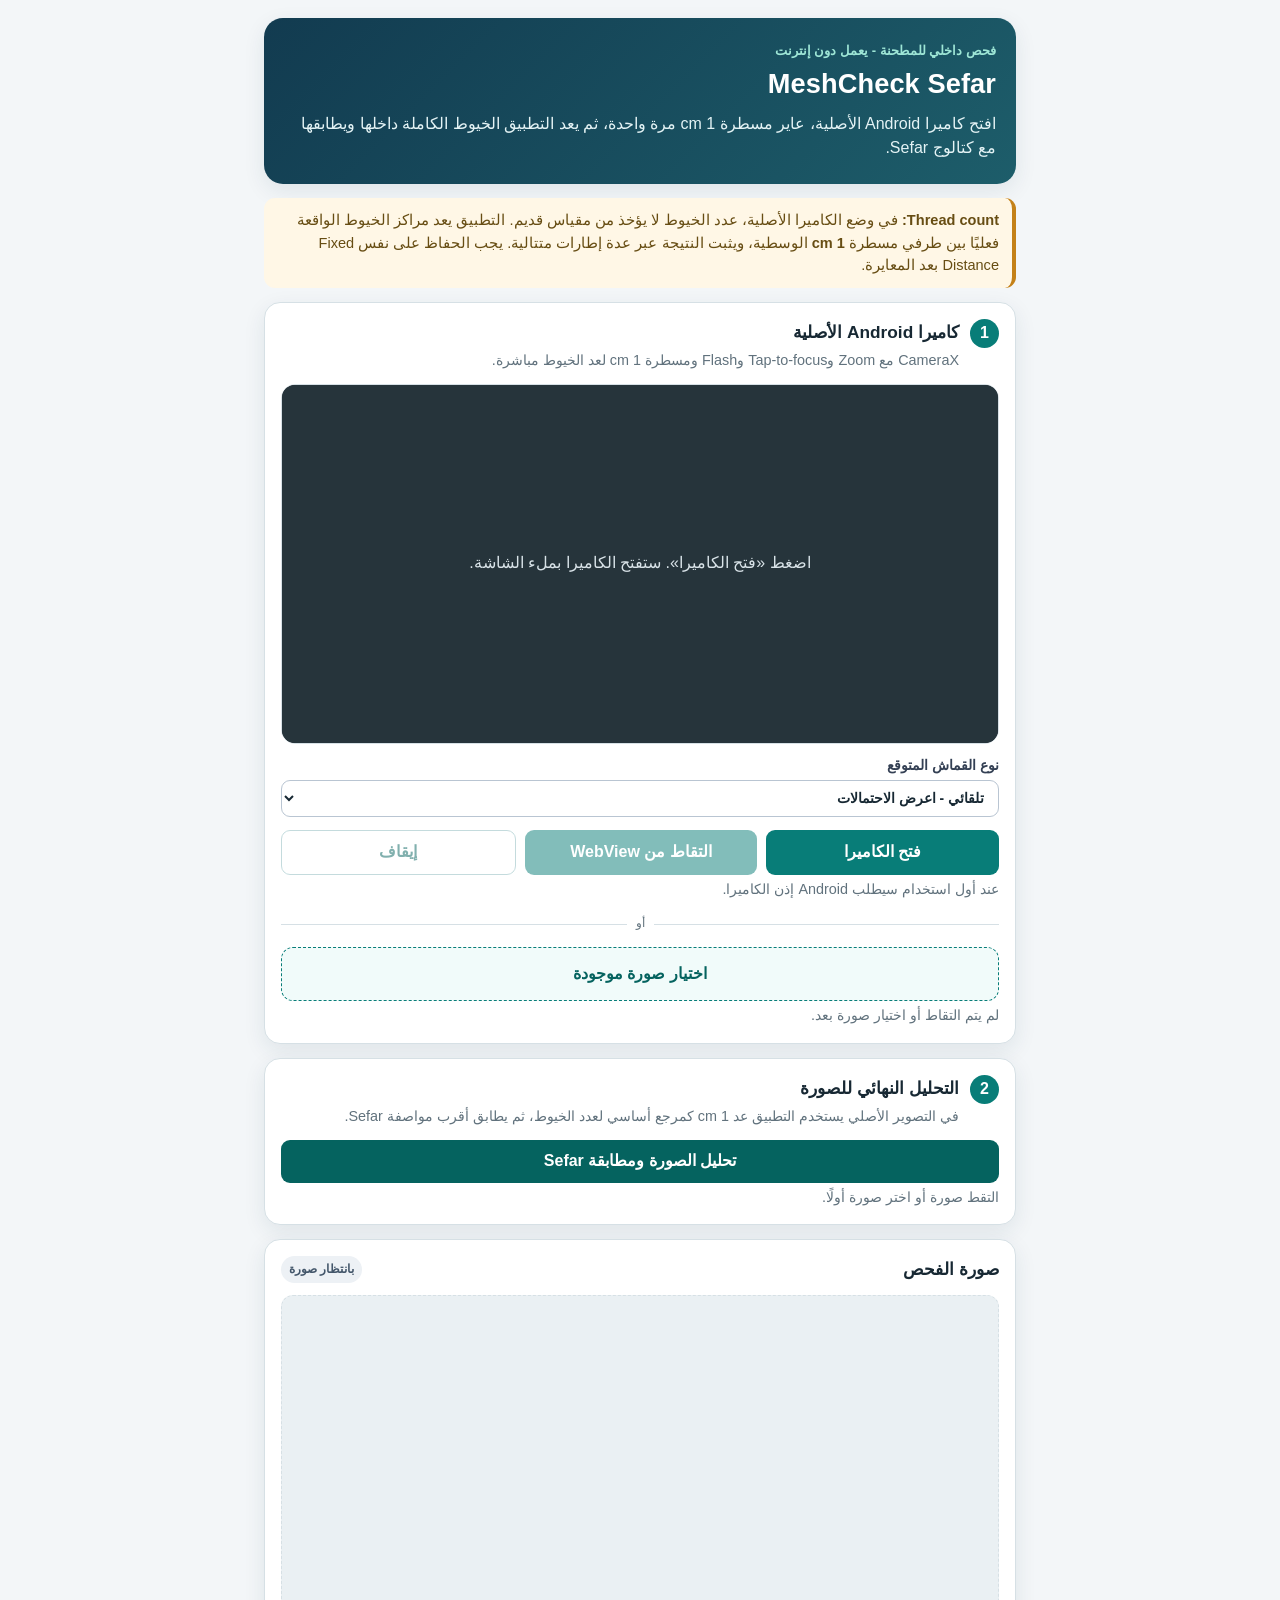
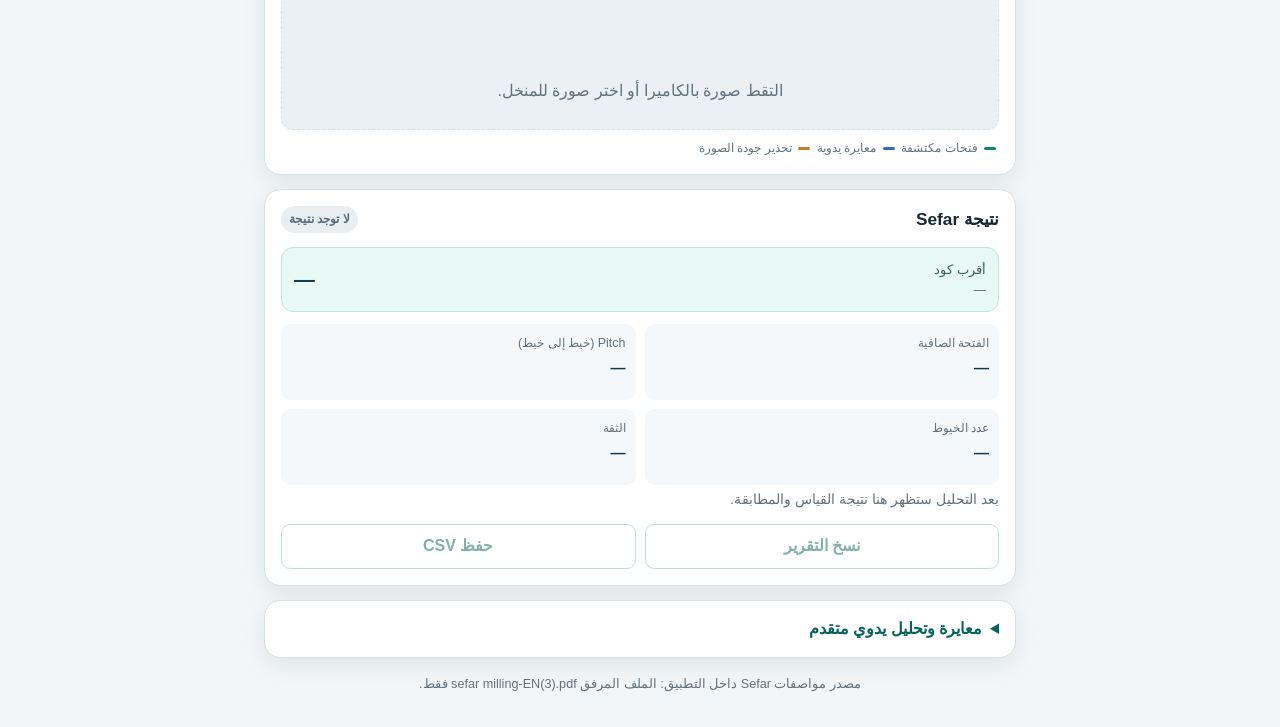
==== commit dcc13e2e: "Use centered 1 cm thread count in app UI" ====
--- a/meshcheck-android/app/src/main/assets/index.html
+++ b/meshcheck-android/app/src/main/assets/index.html
@@ -12,15 +12,15 @@
     <header class="hero">
       <p class="eyebrow">فحص داخلي للمطحنة - يعمل دون إنترنت</p>
       <h1>MeshCheck Sefar</h1>
-      <p>افتح كاميرا Android الأصلية، صوّر المنخل، ثم يحلل التطبيق الفتحة والـPitch ويقترح أقرب كود Sefar.</p>
+      <p>افتح كاميرا Android الأصلية، عاير مسطرة 1 cm مرة واحدة، ثم يعد التطبيق الخيوط الكاملة داخلها ويطابقها مع كتالوج Sefar.</p>
     </header>
 
     <section class="notice" aria-label="شرط القياس">
-      <strong>مهم:</strong> ستظهر داخل الكاميرا مسطرة <b>1 cm = 10 mm</b> على شاشة الهاتف. هذه مفيدة كمرجع بصري، لكنها لا تعاير جسمًا داخل صورة الكاميرا لأن حجم الجسم يتغير مع المسافة. لقياس µm بدقة استخدم تدريجًا حقيقيًا في نفس مستوى المنخل أو معايرة ثابتة للمسافة.
+      <strong>Thread count:</strong> في وضع الكاميرا الأصلية، عدد الخيوط لا يؤخذ من مقياس قديم. التطبيق يعد مراكز الخيوط الواقعة فعليًا بين طرفي مسطرة <b>1 cm</b> الوسطية، ويثبت النتيجة عبر عدة إطارات متتالية. يجب الحفاظ على نفس Fixed Distance بعد المعايرة.
     </section>
 
     <section class="card workflow camera-card">
-      <div class="step-title"><span>1</span><div><h2>كاميرا Android الأصلية</h2><p>زر فتح الكاميرا يستخدم CameraX مباشرة بدل WebView. ستظهر مسطرة 1 cm، علامة محاذاة، وزر Flash.</p></div></div>
+      <div class="step-title"><span>1</span><div><h2>كاميرا Android الأصلية</h2><p>CameraX مع Zoom وTap-to-focus وFlash ومسطرة 1 cm لعد الخيوط مباشرة.</p></div></div>
       <div class="camera-frame">
         <video id="cameraPreview" autoplay playsinline muted></video>
         <div id="cameraPlaceholder" class="camera-placeholder">اضغط «فتح الكاميرا». ستفتح الكاميرا بملء الشاشة.</div>
@@ -60,7 +60,7 @@
     </section>
 
     <section class="card workflow">
-      <div class="step-title"><span>2</span><div><h2>التحليل النهائي للصورة</h2><p>بعد التصوير أو اختيار صورة، يقرأ التطبيق المعايرة ويعرض أقرب احتمالات Sefar.</p></div></div>
+      <div class="step-title"><span>2</span><div><h2>التحليل النهائي للصورة</h2><p>في التصوير الأصلي يستخدم التطبيق عد 1 cm كمرجع أساسي لعدد الخيوط، ثم يطابق أقرب مواصفة Sefar.</p></div></div>
       <button id="autoAnalyze" class="primary wide" type="button">تحليل الصورة ومطابقة Sefar</button>
       <p id="autoStatus" class="helper">التقط صورة أو اختر صورة أولًا.</p>
     </section>
@@ -129,12 +129,13 @@
       <p id="calibrationStatus" class="helper">التقط أو اختر صورة ثم عايرها بنقطتين على طول معروف.</p>
     </details>
 
-    <footer>مسطرة 1 cm على الشاشة مرجع بصري فقط. القياس الهندسي داخل الصورة يحتاج مرجعًا حقيقيًا أو معايرة ثابتة للمسافة.</footer>
+    <footer>مصدر مواصفات Sefar داخل التطبيق: الملف المرفق sefar milling-EN(3).pdf فقط.</footer>
   </main>
   <script src="sefar-catalog.js"></script>
   <script src="mesh-analyzer.js"></script>
   <script src="live-stabilizer.js"></script>
   <script src="app.js"></script>
   <script src="camera-live.js"></script>
+  <script src="native-measurement-bridge.js"></script>
 </body>
 </html>
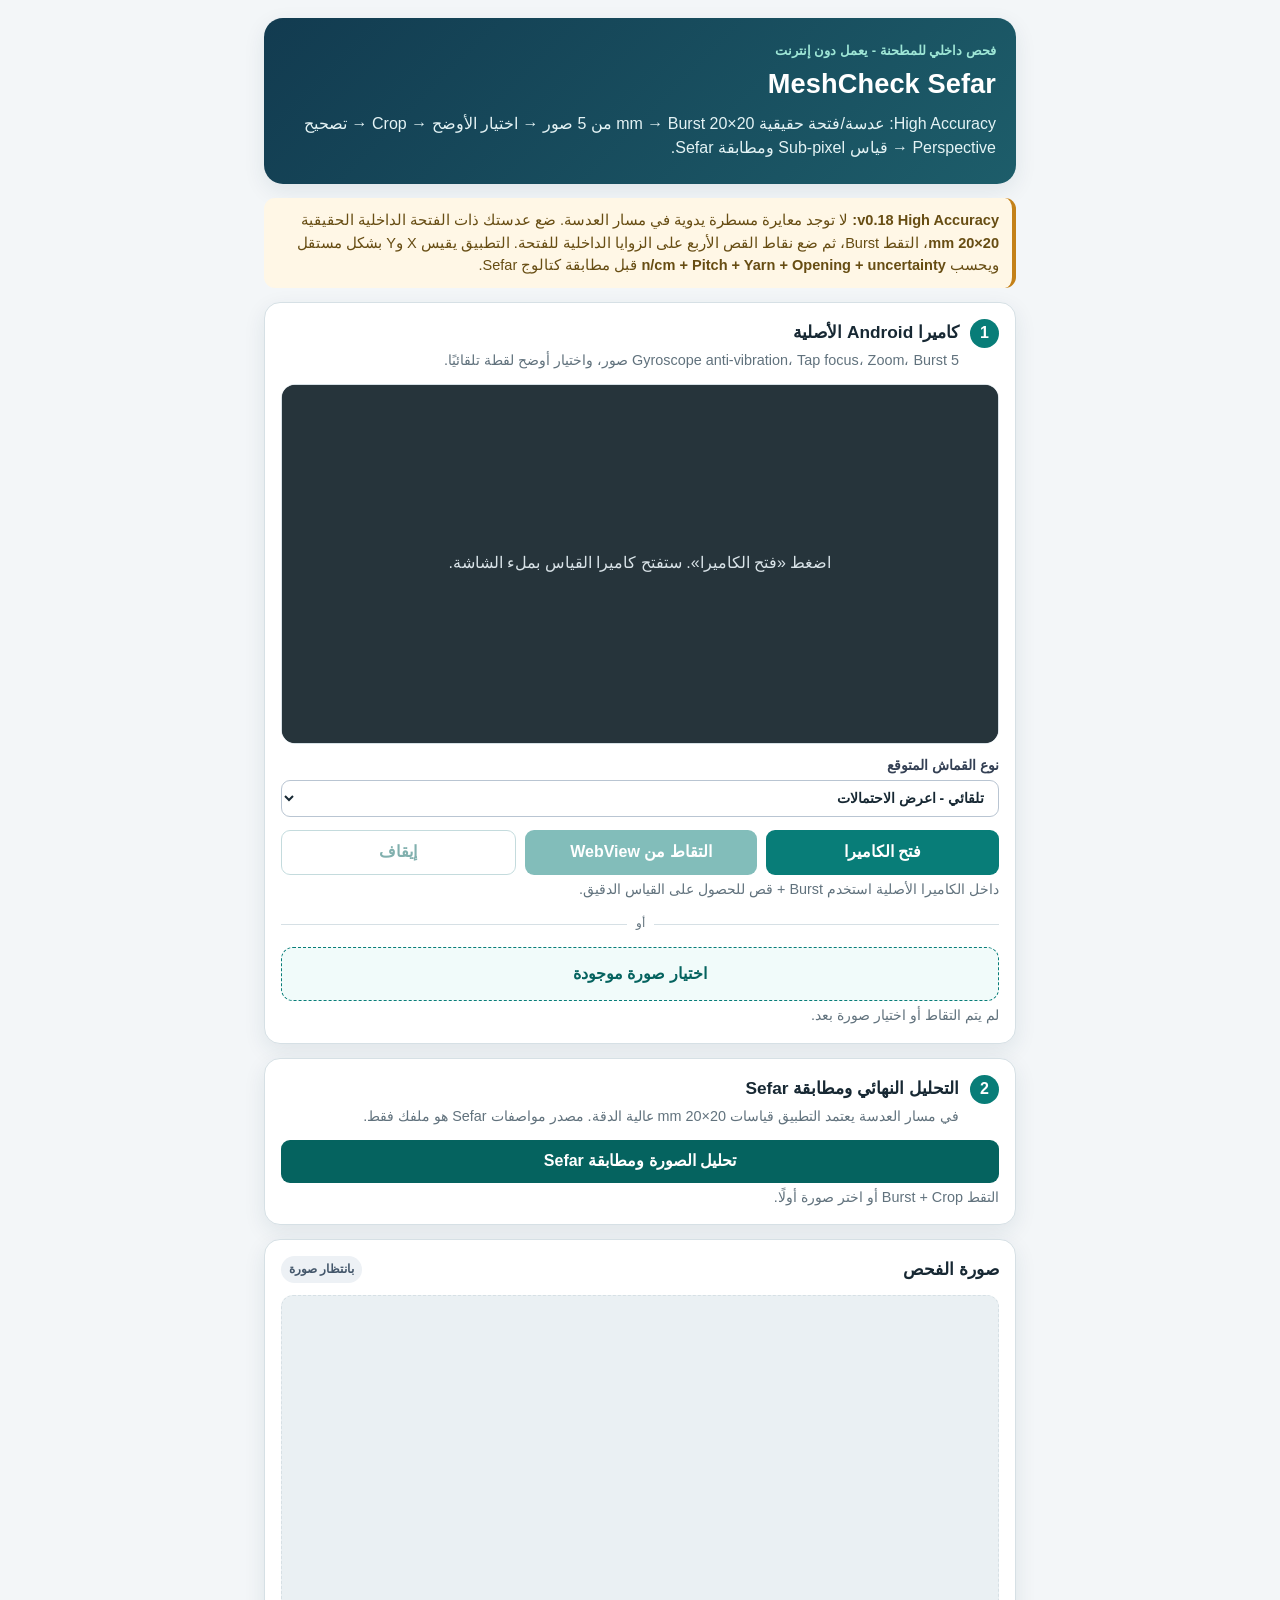
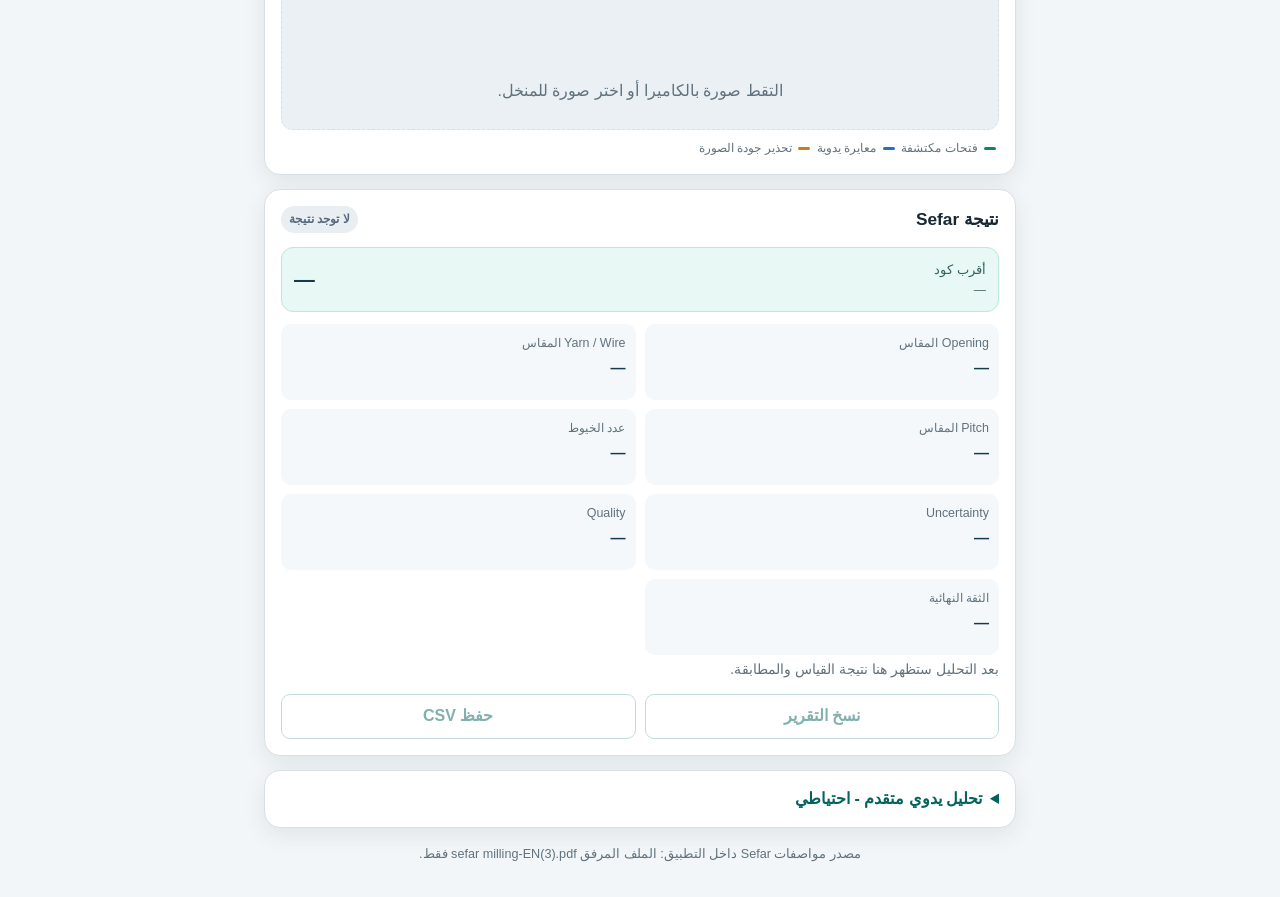
==== commit 180238d9: "Update UI for v0.18 high accuracy metrics" ====
--- a/meshcheck-android/app/src/main/assets/index.html
+++ b/meshcheck-android/app/src/main/assets/index.html
@@ -12,18 +12,18 @@
     <header class="hero">
       <p class="eyebrow">فحص داخلي للمطحنة - يعمل دون إنترنت</p>
       <h1>MeshCheck Sefar</h1>
-      <p>افتح كاميرا Android الأصلية، عاير مسطرة 1 cm مرة واحدة، ثم يعد التطبيق الخيوط الكاملة داخلها ويطابقها مع كتالوج Sefar.</p>
+      <p>High Accuracy: عدسة/فتحة حقيقية 20×20 mm → Burst من 5 صور → اختيار الأوضح → Crop → تصحيح Perspective → قياس Sub-pixel ومطابقة Sefar.</p>
     </header>
 
-    <section class="notice" aria-label="شرط القياس">
-      <strong>Thread count:</strong> في وضع الكاميرا الأصلية، عدد الخيوط لا يؤخذ من مقياس قديم. التطبيق يعد مراكز الخيوط الواقعة فعليًا بين طرفي مسطرة <b>1 cm</b> الوسطية، ويثبت النتيجة عبر عدة إطارات متتالية. يجب الحفاظ على نفس Fixed Distance بعد المعايرة.
+    <section class="notice" aria-label="طريقة القياس">
+      <strong>v0.18 High Accuracy:</strong> لا توجد معايرة مسطرة يدوية في مسار العدسة. ضع عدستك ذات الفتحة الداخلية الحقيقية <b>20×20 mm</b>، التقط Burst، ثم ضع نقاط القص الأربع على الزوايا الداخلية للفتحة. التطبيق يقيس X وY بشكل مستقل ويحسب <b>n/cm + Pitch + Yarn + Opening + uncertainty</b> قبل مطابقة كتالوج Sefar.
     </section>
 
     <section class="card workflow camera-card">
-      <div class="step-title"><span>1</span><div><h2>كاميرا Android الأصلية</h2><p>CameraX مع Zoom وTap-to-focus وFlash ومسطرة 1 cm لعد الخيوط مباشرة.</p></div></div>
+      <div class="step-title"><span>1</span><div><h2>كاميرا Android الأصلية</h2><p>Gyroscope anti-vibration، Tap focus، Zoom، Burst 5 صور، واختيار أوضح لقطة تلقائيًا.</p></div></div>
       <div class="camera-frame">
         <video id="cameraPreview" autoplay playsinline muted></video>
-        <div id="cameraPlaceholder" class="camera-placeholder">اضغط «فتح الكاميرا». ستفتح الكاميرا بملء الشاشة.</div>
+        <div id="cameraPlaceholder" class="camera-placeholder">اضغط «فتح الكاميرا». ستفتح كاميرا القياس بملء الشاشة.</div>
         <div id="liveOverlay" class="live-overlay waiting">
           <div class="live-state"><span id="liveStateDot"></span><strong id="liveState">بانتظار الكاميرا</strong></div>
           <div class="live-main"><strong id="liveCode">—</strong><span id="liveConfidence">—</span></div>
@@ -32,7 +32,7 @@
             <div><span>Mesh/in</span><strong id="liveMesh">—</strong></div>
             <div><span>Pitch</span><strong id="livePitch">—</strong></div>
           </div>
-          <small id="liveHint">افتح الكاميرا ثم التقط صورة للتحليل.</small>
+          <small id="liveHint">استخدم الكاميرا الأصلية للحصول على أعلى دقة.</small>
         </div>
       </div>
       <div class="field-grid one-row live-material">
@@ -50,7 +50,7 @@
         <button id="captureCamera" class="primary" type="button" disabled>التقاط من WebView</button>
         <button id="stopCamera" class="secondary" type="button" disabled>إيقاف</button>
       </div>
-      <p id="cameraStatus" class="helper">عند أول استخدام سيطلب Android إذن الكاميرا.</p>
+      <p id="cameraStatus" class="helper">داخل الكاميرا الأصلية استخدم Burst + قص للحصول على القياس الدقيق.</p>
       <div class="camera-divider"><span>أو</span></div>
       <label class="upload" for="imagePicker">
         <input id="imagePicker" type="file" accept="image/*">
@@ -60,9 +60,9 @@
     </section>
 
     <section class="card workflow">
-      <div class="step-title"><span>2</span><div><h2>التحليل النهائي للصورة</h2><p>في التصوير الأصلي يستخدم التطبيق عد 1 cm كمرجع أساسي لعدد الخيوط، ثم يطابق أقرب مواصفة Sefar.</p></div></div>
+      <div class="step-title"><span>2</span><div><h2>التحليل النهائي ومطابقة Sefar</h2><p>في مسار العدسة يعتمد التطبيق قياسات 20×20 mm عالية الدقة. مصدر مواصفات Sefar هو ملفك فقط.</p></div></div>
       <button id="autoAnalyze" class="primary wide" type="button">تحليل الصورة ومطابقة Sefar</button>
-      <p id="autoStatus" class="helper">التقط صورة أو اختر صورة أولًا.</p>
+      <p id="autoStatus" class="helper">التقط Burst + Crop أو اختر صورة أولًا.</p>
     </section>
 
     <section class="card canvas-card">
@@ -85,10 +85,13 @@
         <small id="materialMetric">—</small>
       </div>
       <div class="metrics">
-        <div><span>الفتحة الصافية</span><strong id="openingMetric">—</strong></div>
-        <div><span>Pitch (خيط إلى خيط)</span><strong id="pitchMetric">—</strong></div>
+        <div><span>Opening المقاس</span><strong id="openingMetric">—</strong></div>
+        <div><span>Yarn / Wire المقاس</span><strong id="yarnMetric">—</strong></div>
+        <div><span>Pitch المقاس</span><strong id="pitchMetric">—</strong></div>
         <div><span>عدد الخيوط</span><strong id="threadMetric">—</strong></div>
-        <div><span>الثقة</span><strong id="confidenceMetric">—</strong></div>
+        <div><span>Uncertainty</span><strong id="uncertaintyMetric">—</strong></div>
+        <div><span>Quality</span><strong id="measurementQualityMetric">—</strong></div>
+        <div><span>الثقة النهائية</span><strong id="confidenceMetric">—</strong></div>
       </div>
       <p id="resultSummary" class="summary">بعد التحليل ستظهر هنا نتيجة القياس والمطابقة.</p>
       <ul id="warnings" class="warnings" hidden></ul>
@@ -103,8 +106,8 @@
     </section>
 
     <details class="card advanced">
-      <summary>معايرة وتحليل يدوي متقدم</summary>
-      <p class="helper">استخدمه إذا كانت المسطرة غير ظاهرة أو إذا أعطى التحليل التلقائي ثقة منخفضة.</p>
+      <summary>تحليل يدوي متقدم - احتياطي</summary>
+      <p class="helper">هذا المسار احتياطي للصور التي لا تستخدم عدسة 20×20 mm.</p>
       <div class="field-grid">
         <label>طول المرجع (µm)
           <input id="referenceMicrons" inputmode="decimal" type="number" min="0.01" step="0.01" value="1000">
@@ -126,7 +129,7 @@
         </label>
       </div>
       <button id="manualAnalyze" class="secondary wide" type="button">قياس الفتحات يدويًا</button>
-      <p id="calibrationStatus" class="helper">التقط أو اختر صورة ثم عايرها بنقطتين على طول معروف.</p>
+      <p id="calibrationStatus" class="helper">اختر صورة ثم استخدم مرجعًا معروفًا إذا احتجت الوضع اليدوي.</p>
     </details>
 
     <footer>مصدر مواصفات Sefar داخل التطبيق: الملف المرفق sefar milling-EN(3).pdf فقط.</footer>
